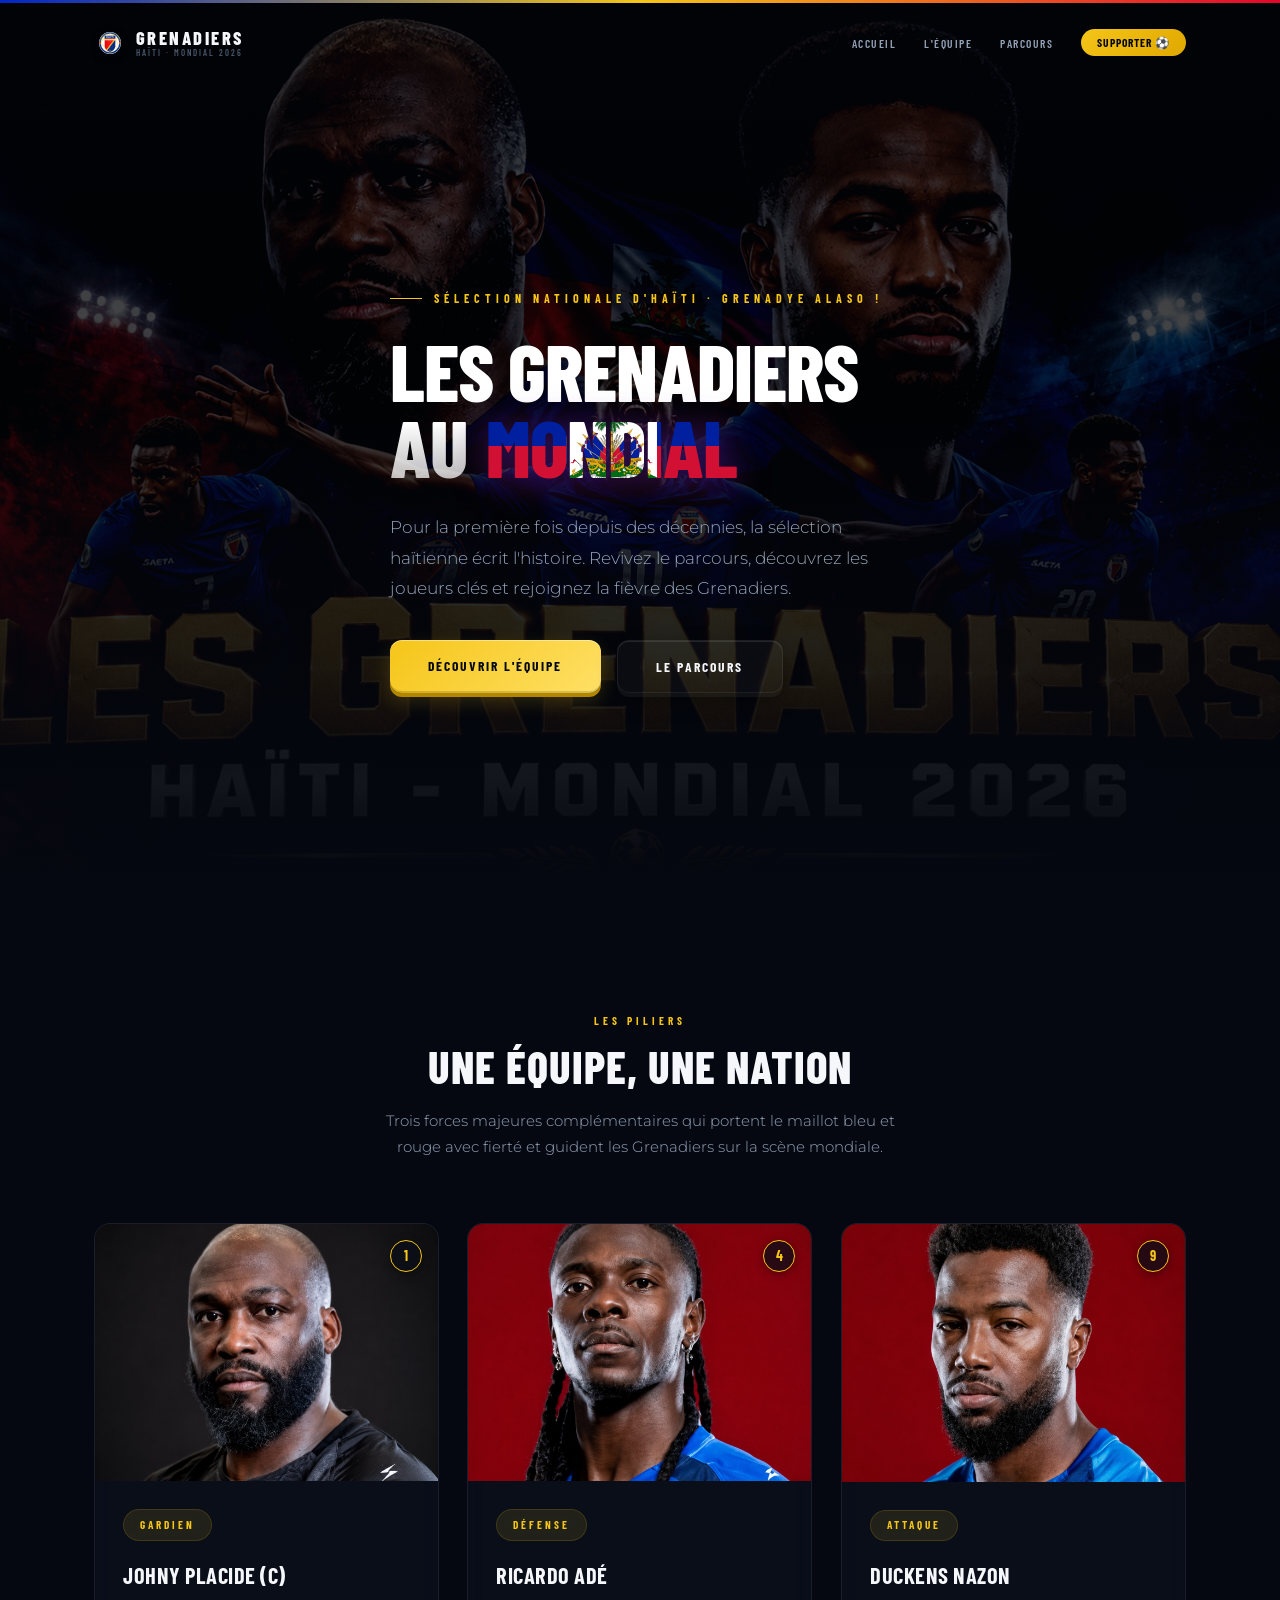
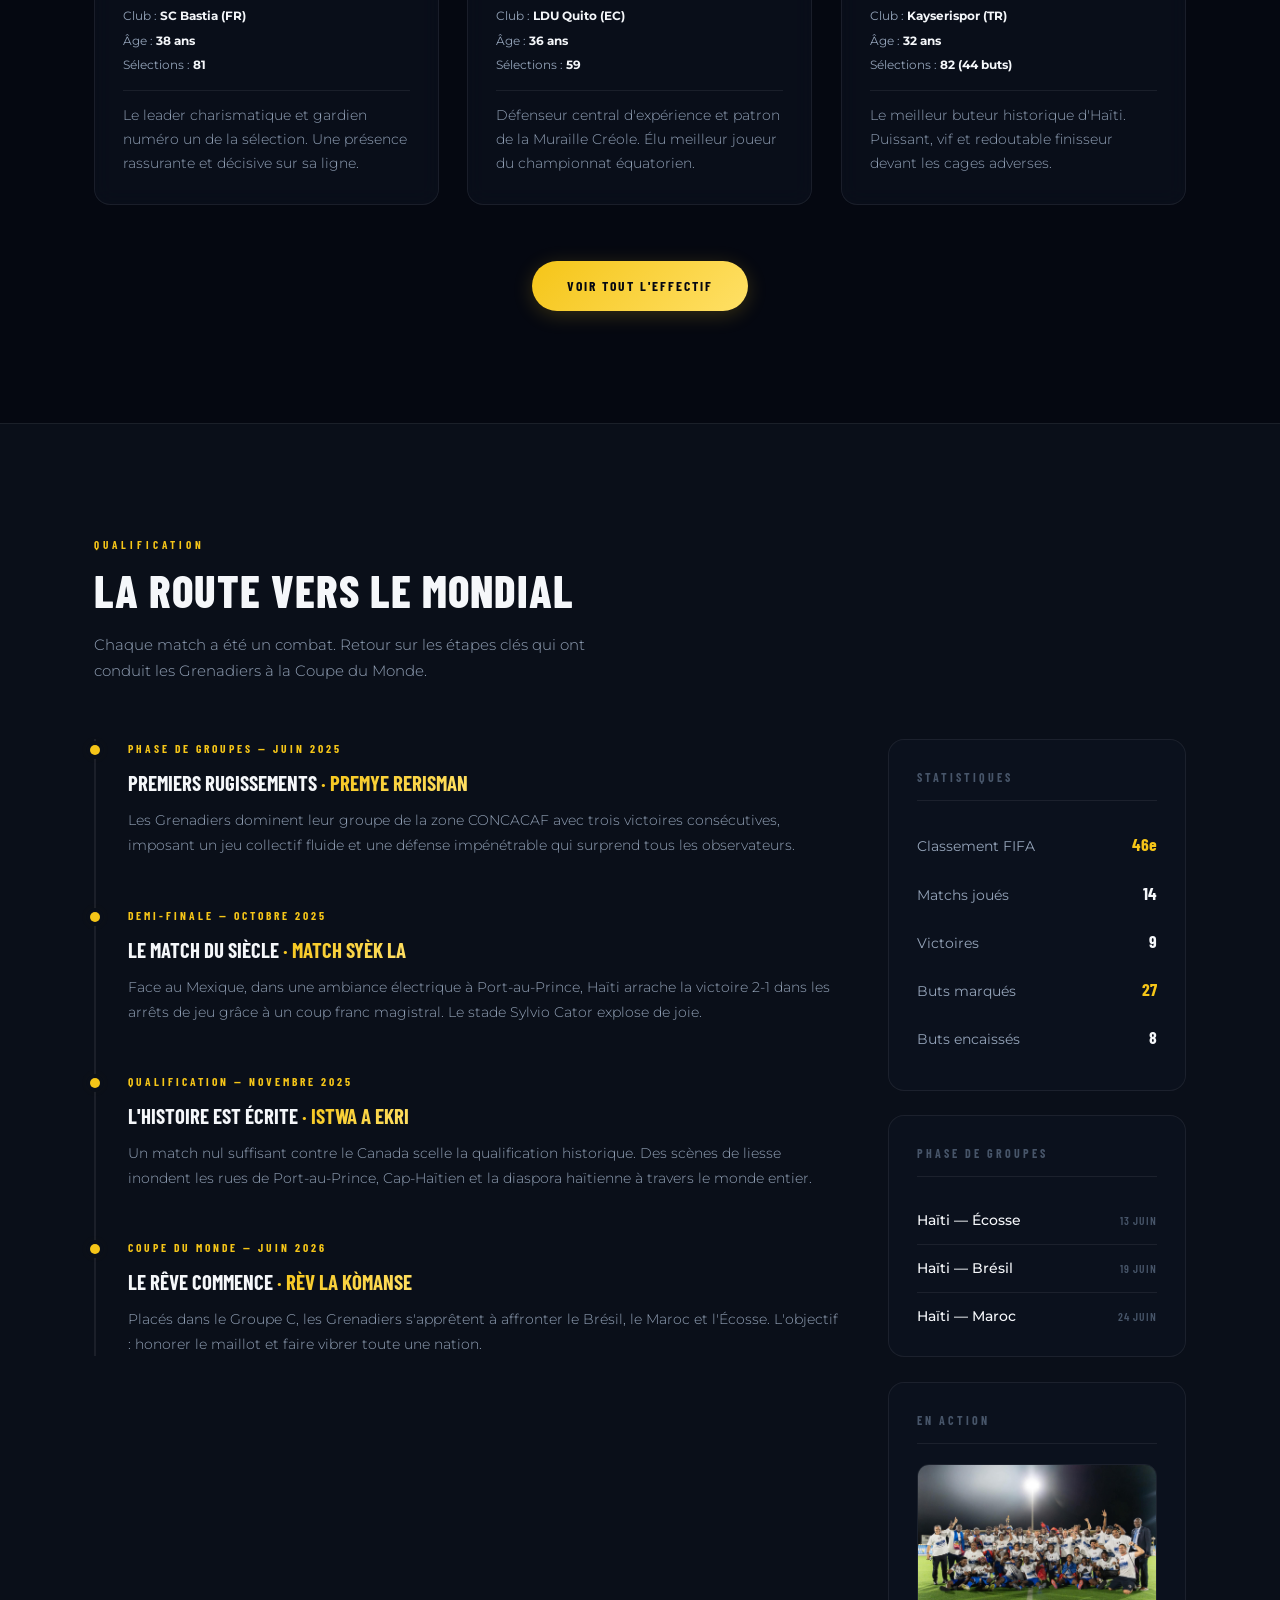
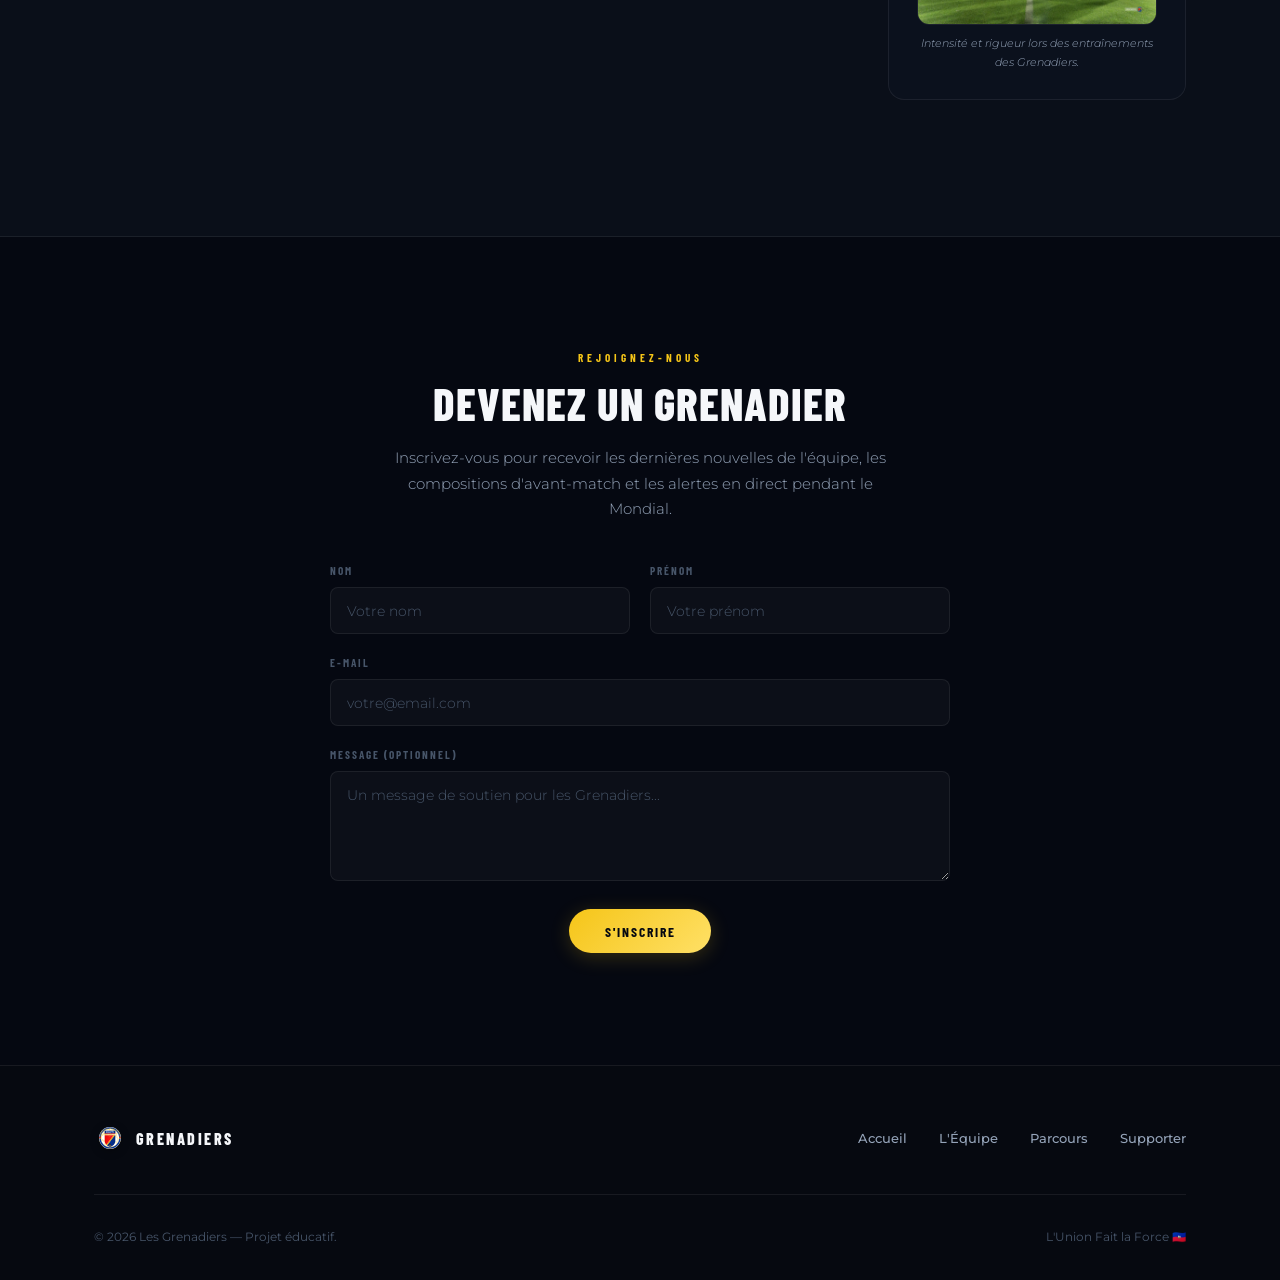
==== index.html @ 97502bc8 "feat: set new og-preview banner and configure social sharing metadata" ====
<!DOCTYPE html>
<html lang="fr">
<head>
  <meta charset="UTF-8">
  <meta name="viewport" content="width=device-width, initial-scale=1.0">
  <meta name="description" content="Les Grenadiers — La sélection haïtienne de football en route pour la Coupe du Monde. Découvrez l'équipe, le parcours et rejoignez les supporters.">
  <title>Les Grenadiers | Haïti — Coupe du Monde</title>
  <link rel="icon" type="image/svg+xml" href="images/fhf-logo.svg">
  <link rel="stylesheet" href="style.css">

  <!-- Balises Open Graph / Partage Social -->
  <meta property="og:type" content="website">
  <meta property="og:url" content="https://rbil1y.github.io/HAITI_FOOT/">
  <meta property="og:title" content="Les Grenadiers | Haïti — Coupe du Monde">
  <meta property="og:description" content="Les Grenadiers — La sélection haïtienne de football en route pour la Coupe du Monde. Découvrez l'équipe, le parcours et rejoignez les supporters.">
  <meta property="og:image" content="https://rbil1y.github.io/HAITI_FOOT/images/og-preview.png">

  <!-- Twitter Meta Tags -->
  <meta name="twitter:card" content="summary_large_image">
  <meta property="twitter:domain" content="rbil1y.github.io">
  <meta property="twitter:url" content="https://rbil1y.github.io/HAITI_FOOT/">
  <meta name="twitter:title" content="Les Grenadiers | Haïti — Coupe du Monde">
  <meta name="twitter:description" content="Les Grenadiers — La sélection haïtienne de football en route pour la Coupe du Monde. Découvrez l'équipe, le parcours et rejoignez les supporters.">
  <meta name="twitter:image" content="https://rbil1y.github.io/HAITI_FOOT/images/og-preview.png">
</head>
<body>

  <!-- ═══════════════════════════════════════════
       EN-TÊTE & NAVIGATION
       ═══════════════════════════════════════════ -->
  <header>
    <!-- Bande d'accent aux couleurs nationales -->
    <span class="header-accent" aria-hidden="true"></span>
    
    <!-- Barre de défilement en CSS pur -->
    <div class="scroll-progress-bar"></div>

    <nav class="container nav-bar" aria-label="Navigation principale">
      <a href="#accueil" class="logo" id="nav-logo">
        <img src="images/fhf-logo.svg" alt="Logo de la Fédération Haïtienne de Football (FHF) en bleu, blanc et rouge" class="logo-img">
        <span class="logo-group">
          <span class="logo-text">Grenadiers</span>
          <span class="logo-sub">Haïti · Mondial 2026</span>
        </span>
      </a>
      <ul class="nav-links">
        <li><a href="#accueil" id="nav-accueil">Accueil</a></li>
        <li><a href="squad.html" id="nav-equipe">L'Équipe</a></li>
        <li><a href="#parcours" id="nav-parcours">Parcours</a></li>
        <li><a href="#supporter" class="nav-cta" id="nav-supporter">Supporter ⚽</a></li>
      </ul>
      <button class="menu-toggle" aria-label="Ouvrir le menu" aria-expanded="false">
        <span class="hamburger-line"></span>
        <span class="hamburger-line"></span>
        <span class="hamburger-line"></span>
      </button>
    </nav>
  </header>

  <main>

    <!-- ═══════════════════════════════════════════
         SECTION HÉROS
         ═══════════════════════════════════════════ -->
    <section id="accueil" class="hero" aria-label="Bannière principale">
      <figure class="hero-bg">
        <img src="images/og-preview.png"
             alt="Bannière officielle des Grenadiers d'Haïti célébrant leur parcours vers le Mondial 2026.">
        <figcaption class="hero-overlay"></figcaption>
      </figure>

      <div class="container hero-content">
        <p class="hero-eyebrow">Sélection Nationale d'Haïti · Grenadye Alaso !</p>
        <h1>Les Grenadiers<br>au <span class="flag-text">Mondial</span></h1>
        <p class="hero-desc">
          Pour la première fois depuis des décennies, la sélection haïtienne écrit l'histoire.
          Revivez le parcours, découvrez les joueurs clés et rejoignez la fièvre des Grenadiers.
        </p>
        <div class="hero-actions">
          <a href="#equipe" class="btn btn-primary" id="hero-cta-equipe">Découvrir l'équipe</a>
          <a href="#parcours" class="btn btn-outline" id="hero-cta-parcours">Le parcours</a>
        </div>
      </div>
    </section>

    <!-- ═══════════════════════════════════════════
         GALERIE DE L'ÉQUIPE (Grid)
         ═══════════════════════════════════════════ -->
    <section id="equipe" class="gallery" aria-label="Galerie de l'équipe">
      <div class="container">
        <div class="gallery-header reveal reveal-up">
          <p class="section-label">Les Piliers</p>
          <h2 class="section-heading">Une Équipe, Une Nation</h2>
          <p class="section-desc">
            Trois forces majeures complémentaires qui portent le maillot bleu et rouge avec fierté et guident les Grenadiers sur la scène mondiale.
          </p>
        </div>

        <div class="gallery-grid">

          <!-- Le Gardien (Johny Placide) -->
          <article class="card reveal reveal-up" data-delay="0">
            <figure class="card-image">
              <span class="card-number">1</span>
              <img src="images/johny-placide.jpg"
                   alt="Portrait de face du gardien et capitaine Johny Placide en maillot officiel noir et jaune.">
            </figure>
            <div class="card-body">
              <span class="tag">Gardien</span>
              <h3 class="card-title">Johny Placide (C)</h3>
              <div class="player-meta">
                <span class="meta-item">Club : <strong>SC Bastia (FR)</strong></span>
                <span class="meta-item">Âge : <strong>38 ans</strong></span>
                <span class="meta-item">Sélections : <strong>81</strong></span>
              </div>
              <p class="card-text">
                Le leader charismatique et gardien numéro un de la sélection. Une présence rassurante et décisive sur sa ligne.
              </p>
            </div>
          </article>

          <!-- La Défense (Ricardo Adé) -->
          <article class="card reveal reveal-up" data-delay="100">
            <figure class="card-image">
              <span class="card-number">4</span>
              <img src="images/ricardo-ade.jpg"
                   alt="Ricardo Adé, défenseur central et leader de la sélection d'Haïti, photographié avec concentration lors d'une séance d'entraînement.">
            </figure>
            <div class="card-body">
              <span class="tag">Défense</span>
              <h3 class="card-title">Ricardo Adé</h3>
              <div class="player-meta">
                <span class="meta-item">Club : <strong>LDU Quito (EC)</strong></span>
                <span class="meta-item">Âge : <strong>36 ans</strong></span>
                <span class="meta-item">Sélections : <strong>59</strong></span>
              </div>
              <p class="card-text">
                Défenseur central d'expérience et patron de la Muraille Créole. Élu meilleur joueur du championnat équatorien.
              </p>
            </div>
          </article>

          <!-- L'Attaque (Duckens Nazon) -->
          <article class="card reveal reveal-up" data-delay="200">
            <figure class="card-image">
              <span class="card-number">9</span>
              <img src="images/duckens-nazon.jpg"
                   alt="Duckens Nazon, l'attaquant vedette de la sélection d'Haïti, souriant avec fierté sous le maillot national.">
            </figure>
            <div class="card-body">
              <span class="tag">Attaque</span>
              <h3 class="card-title">Duckens Nazon</h3>
              <div class="player-meta">
                <span class="meta-item">Club : <strong>Kayserispor (TR)</strong></span>
                <span class="meta-item">Âge : <strong>32 ans</strong></span>
                <span class="meta-item">Sélections : <strong>82 (44 buts)</strong></span>
              </div>
              <p class="card-text">
                Le meilleur buteur historique d'Haïti. Puissant, vif et redoutable finisseur devant les cages adverses.
              </p>
            </div>
          </article>

        </div>

        <div class="gallery-actions reveal reveal-up" data-delay="300">
          <a href="squad.html" class="btn btn-primary" id="btn-voir-tout">Voir tout l'effectif</a>
        </div>

      </div>
    </section>

    <!-- ═══════════════════════════════════════════
         SECTION PARCOURS & STATS (Flexbox 2 col)
         ═══════════════════════════════════════════ -->
    <section id="parcours" class="journey" aria-label="Parcours de qualification">
      <div class="container">
        <div class="journey-header reveal reveal-up">
          <p class="section-label">Qualification</p>
          <h2 class="section-heading">La Route vers le Mondial</h2>
          <p class="section-desc" style="margin-bottom: 3.5rem;">
            Chaque match a été un combat. Retour sur les étapes clés
            qui ont conduit les Grenadiers à la Coupe du Monde.
          </p>
        </div>

        <div class="journey-layout">

          <!-- Colonne principale : Timeline -->
          <section class="journey-main" aria-label="Chronologie du parcours">
            <div class="timeline">

              <article class="timeline-item reveal reveal-left" data-delay="0">
                <p class="timeline-date">Phase de groupes — Juin 2025</p>
                <h3 class="timeline-title">Premiers rugissements <span class="accent">· Premye Rerisman</span></h3>
                <p class="timeline-text">
                  Les Grenadiers dominent leur groupe de la zone CONCACAF avec trois victoires
                  consécutives, imposant un jeu collectif fluide et une défense impénétrable
                  qui surprend tous les observateurs.
                </p>
              </article>

              <article class="timeline-item reveal reveal-left" data-delay="100">
                <p class="timeline-date">Demi-finale — Octobre 2025</p>
                <h3 class="timeline-title">Le match du siècle <span class="accent">· Match Syèk la</span></h3>
                <p class="timeline-text">
                  Face au Mexique, dans une ambiance électrique à Port-au-Prince,
                  Haïti arrache la victoire 2-1 dans les arrêts de jeu grâce à un coup franc magistral.
                  Le stade Sylvio Cator explose de joie.
                </p>
              </article>

              <article class="timeline-item reveal reveal-left" data-delay="200">
                <p class="timeline-date">Qualification — Novembre 2025</p>
                <h3 class="timeline-title">L'histoire est écrite <span class="accent">· Istwa a Ekri</span></h3>
                <p class="timeline-text">
                  Un match nul suffisant contre le Canada scelle la qualification historique.
                  Des scènes de liesse inondent les rues de Port-au-Prince, Cap-Haïtien et
                  la diaspora haïtienne à travers le monde entier.
                </p>
              </article>

              <article class="timeline-item reveal reveal-left" data-delay="300">
                <p class="timeline-date">Coupe du Monde — Juin 2026</p>
                <h3 class="timeline-title">Le rêve commence <span class="accent">· Rèv la Kòmanse</span></h3>
                <p class="timeline-text">
                  Placés dans le Groupe C, les Grenadiers s'apprêtent à affronter
                  le Brésil, le Maroc et l'Écosse. L'objectif : honorer le maillot
                  et faire vibrer toute une nation.
                </p>
              </article>

            </div>
          </section>

          <!-- Sidebar -->
          <aside class="journey-sidebar" aria-label="Statistiques et calendrier">

            <section class="widget reveal reveal-right" data-delay="0" aria-label="Statistiques clés">
              <h3 class="widget-title">Statistiques</h3>
              <div class="stat-row">
                <span class="stat-label">Classement FIFA</span>
                <span class="stat-value highlight">46e</span>
              </div>
              <div class="stat-row">
                <span class="stat-label">Matchs joués</span>
                <span class="stat-value">14</span>
              </div>
              <div class="stat-row">
                <span class="stat-label">Victoires</span>
                <span class="stat-value">9</span>
              </div>
              <div class="stat-row">
                <span class="stat-label">Buts marqués</span>
                <span class="stat-value highlight">27</span>
              </div>
              <div class="stat-row">
                <span class="stat-label">Buts encaissés</span>
                <span class="stat-value">8</span>
              </div>
            </section>

            <section class="widget reveal reveal-right" data-delay="100" aria-label="Calendrier des matchs">
              <h3 class="widget-title">Phase de groupes</h3>
              <div class="match-item">
                <span class="match-teams">Haïti — Écosse</span>
                <span class="match-date">13 Juin</span>
              </div>
              <div class="match-item">
                <span class="match-teams">Haïti — Brésil</span>
                <span class="match-date">19 Juin</span>
              </div>
              <div class="match-item">
                <span class="match-teams">Haïti — Maroc</span>
                <span class="match-date">24 Juin</span>
              </div>
            </section>

            <section class="widget reveal reveal-right" data-delay="200" aria-label="Action et Préparation">
              <h3 class="widget-title">En Action</h3>
              <figure class="widget-team-fig">
                <img src="images/home-hero.jpg" alt="Photographie d'action montrant les joueurs d'Haïti en pleine séance d'entraînement collective, disputant un ballon avec intensité.">
                <figcaption class="widget-team-desc">Intensité et rigueur lors des entraînements des Grenadiers.</figcaption>
              </figure>
            </section>

          </aside>

        </div>
      </div>
    </section>

    <!-- ═══════════════════════════════════════════
         SECTION INSCRIPTION SUPPORTER
         ═══════════════════════════════════════════ -->
    <section id="supporter" class="signup" aria-label="Inscription supporter">
      <div class="container">
        <div class="signup-wrapper reveal reveal-up">
          <p class="section-label">Rejoignez-nous</p>
          <h2 class="section-heading">Devenez un Grenadier</h2>
          <p class="section-desc">
            Inscrivez-vous pour recevoir les dernières nouvelles de l'équipe,
            les compositions d'avant-match et les alertes en direct pendant le Mondial.
          </p>

          <form class="signup-form" action="#" method="POST">
            <div class="form-row">
              <div class="form-group">
                <label for="input-nom">Nom</label>
                <input type="text" id="input-nom" name="nom" class="form-control"
                       placeholder="Votre nom" required>
              </div>
              <div class="form-group">
                <label for="input-prenom">Prénom</label>
                <input type="text" id="input-prenom" name="prenom" class="form-control"
                       placeholder="Votre prénom" required>
              </div>
            </div>

            <div class="form-group">
              <label for="input-email">E-mail</label>
              <input type="email" id="input-email" name="email" class="form-control"
                     placeholder="votre@email.com" required>
            </div>

            <div class="form-group">
              <label for="input-message">Message (optionnel)</label>
              <textarea id="input-message" name="message" class="form-control"
                        placeholder="Un message de soutien pour les Grenadiers..."></textarea>
            </div>

            <button type="submit" class="btn btn-primary" id="btn-submit">
              S'inscrire
            </button>
          </form>
        </div>
      </div>
    </section>

  </main>

  <!-- ═══════════════════════════════════════════
       PIED DE PAGE
       ═══════════════════════════════════════════ -->
  <footer>
    <div class="container">
      <div class="footer-top">
        <div class="footer-logo">
          <img src="images/fhf-logo.svg" alt="Fédération Haïtienne de Football" class="logo-img" style="height: 32px; width: auto; filter: drop-shadow(0 2px 4px rgba(0,0,0,0.3));">
          <span class="logo-text">Grenadiers</span>
        </div>
        <ul class="footer-links">
          <li><a href="#accueil" id="footer-accueil">Accueil</a></li>
          <li><a href="squad.html" id="footer-equipe">L'Équipe</a></li>
          <li><a href="#parcours" id="footer-parcours">Parcours</a></li>
          <li><a href="#supporter" id="footer-supporter">Supporter</a></li>
        </ul>
      </div>
      <div class="footer-bottom">
        <p class="footer-copy">&copy; 2026 Les Grenadiers — Projet éducatif.</p>
        <p class="footer-credits">L'Union Fait la Force 🇭🇹</p>
      </div>
    </div>
  </footer>

  <script>
    document.addEventListener('DOMContentLoaded', () => {
      const menuToggle = document.querySelector('.menu-toggle');
      const navLinks = document.querySelector('.nav-links');
      
      menuToggle.addEventListener('click', () => {
        const isExpanded = menuToggle.getAttribute('aria-expanded') === 'true';
        menuToggle.setAttribute('aria-expanded', !isExpanded);
        navLinks.classList.toggle('active');
      });

      // Fermer le menu lors du clic sur un lien (particulièrement utile pour les ancres)
      navLinks.querySelectorAll('a').forEach(link => {
        link.addEventListener('click', () => {
          menuToggle.setAttribute('aria-expanded', 'false');
          navLinks.classList.remove('active');
        });
      });
    });
  </script>

</body>
</html>
---- style.css ----
/* =====================================================
   GRENADIERS — Sélection Haïtienne de Football
   Design System : Minimalist Dark Athletic
   ===================================================== */

@import url('https://fonts.googleapis.com/css2?family=Barlow+Condensed:wght@400;600;700;800&family=Montserrat:wght@300;400;500;600&display=swap');

/* — VARIABLES — */
:root {
  --bg-primary: #050811; /* Un noir plus profond et premium */
  --bg-secondary: #0a0f19;
  --bg-card: rgba(13, 19, 32, 0.6);
  --bg-glass: rgba(5, 8, 17, 0.75);

  --haiti-blue: #0026c6; /* Un bleu légèrement plus électrique */
  --haiti-red: #e3062c; /* Un rouge plus vif */
  --gold: #f5c518;
  --gold-dim: rgba(245, 197, 24, 0.1);
  --gold-gradient: linear-gradient(135deg, #f5c518, #ffe066);

  --text-primary: #f5f7fa;
  --text-secondary: #94a3b8;
  --text-dim: #475569;

  --border-subtle: rgba(255, 255, 255, 0.07);
  --border-hover: rgba(245, 197, 24, 0.35);

  --font-display: 'Barlow Condensed', sans-serif;
  --font-body: 'Montserrat', sans-serif;

  /* Courbe Apple standard pour des animations ultra fluides (easeOutExpo) */
  --ease: cubic-bezier(0.16, 1, 0.3, 1);
  --radius: 16px; /* Des coins légèrement plus adoucis de style iOS/macOS */
}

/* — SCROLLBAR PERSONNALISÉE — */
::-webkit-scrollbar {
  width: 10px;
  height: 10px;
}

::-webkit-scrollbar-track {
  background: var(--bg-primary);
}

::-webkit-scrollbar-thumb {
  background: rgba(255, 255, 255, 0.12);
  border-radius: 10px;
  border: 3px solid var(--bg-primary);
}

::-webkit-scrollbar-thumb:hover {
  background: rgba(255, 255, 255, 0.25);
}

/* — RESET — */
*,
*::before,
*::after {
  margin: 0;
  padding: 0;
  box-sizing: border-box;
}

html {
  scroll-behavior: smooth;
  font-size: 16px;
}

body {
  font-family: var(--font-body);
  background-color: var(--bg-primary);
  color: var(--text-primary);
  line-height: 1.65;
  -webkit-font-smoothing: antialiased;
}

a {
  text-decoration: none;
  color: inherit;
}

img {
  display: block;
  max-width: 100%;
  height: auto;
}

ul {
  list-style: none;
}

/* — UTILITAIRES — */
.container {
  max-width: 1140px;
  margin: 0 auto;
  padding: 0 1.5rem;
}

.accent {
  background: var(--gold-gradient);
  -webkit-background-clip: text;
  -webkit-text-fill-color: transparent;
  color: var(--gold);
}

.tag {
  display: inline-block;
  font-family: var(--font-display);
  font-size: 0.7rem;
  font-weight: 700;
  letter-spacing: 3px;
  text-transform: uppercase;
  color: var(--gold);
  background: var(--gold-dim);
  padding: 0.35rem 1rem;
  border-radius: 50px;
  border: 1px solid rgba(245, 197, 24, 0.15);
  backdrop-filter: blur(8px);
  -webkit-backdrop-filter: blur(8px);
}

/* — BOUTONS — */
.btn {
  display: inline-block;
  font-family: var(--font-display);
  font-weight: 700;
  font-size: 0.85rem;
  letter-spacing: 2px;
  text-transform: uppercase;
  padding: 0.85rem 2.2rem;
  border-radius: 50px;
  border: none;
  cursor: pointer;
  transition: transform 0.5s var(--ease), box-shadow 0.5s var(--ease), border-color 0.5s var(--ease), color 0.5s var(--ease), background 0.5s var(--ease);
}

.btn:hover {
  transform: translateY(-4px) scale(1.02);
}

.btn-primary {
  color: var(--bg-primary);
  background: var(--gold-gradient);
  box-shadow: 0 4px 20px rgba(245, 197, 24, 0.2);
}

.btn-primary:hover {
  box-shadow: 0 12px 30px rgba(245, 197, 24, 0.35);
}

.btn-outline {
  color: var(--text-primary);
  background: rgba(255, 255, 255, 0.02);
  border: 1px solid var(--border-subtle);
}

.btn-outline:hover {
  border-color: rgba(245, 197, 24, 0.6);
  color: var(--text-primary);
  background: rgba(245, 197, 24, 0.05);
}

/* Feedback tactile actif (via état active en pur CSS) */
.btn:active,
.card:active,
.nav-links a.nav-cta:active {
  transform: scale(0.96) translateY(0) !important;
  transition: transform 0.1s var(--ease) !important;
}

/* — TITRES DE SECTION — */
.section-label {
  font-family: var(--font-display);
  font-size: 0.7rem;
  font-weight: 700;
  letter-spacing: 4px;
  text-transform: uppercase;
  color: var(--gold);
  margin-bottom: 0.75rem;
}

.section-heading {
  font-family: var(--font-display);
  font-size: 2.8rem;
  font-weight: 800;
  text-transform: uppercase;
  letter-spacing: 1px;
  line-height: 1.1;
  margin-bottom: 1rem;
}

.section-desc {
  color: var(--text-secondary);
  font-size: 0.95rem;
  font-weight: 300;
  max-width: 520px;
  line-height: 1.7;
}

/* =====================================================
   HEADER / NAVIGATION (Flexbox)
   ===================================================== */
header {
  position: fixed;
  top: 0;
  left: 0;
  width: 100%;
  z-index: 900;
  background: var(--bg-glass);
  backdrop-filter: blur(24px);
  -webkit-backdrop-filter: blur(24px);
  border-bottom: 1px solid var(--border-subtle);
  box-shadow: 0 4px 30px rgba(0, 0, 0, 0.3);
  transition: background 0.5s var(--ease), backdrop-filter 0.5s var(--ease), border-color 0.5s var(--ease), box-shadow 0.5s var(--ease);
}

@keyframes shrink-header {
  to {
    background: var(--bg-glass);
    backdrop-filter: blur(24px);
    -webkit-backdrop-filter: blur(24px);
    border-bottom: 1px solid var(--border-subtle);
    box-shadow: 0 4px 30px rgba(0, 0, 0, 0.3);
  }
}

@supports (animation-timeline: scroll()) {
  header {
    background: transparent;
    backdrop-filter: blur(0px);
    -webkit-backdrop-filter: blur(0px);
    border-bottom: 1px solid transparent;
    box-shadow: none;
    animation: shrink-header both linear;
    animation-timeline: scroll();
    animation-range: 0px 50px;
  }
}

/* Bande d'accent dégradé bleu → rouge en haut */
.header-accent {
  display: block;
  width: 100%;
  height: 3px;
  background: linear-gradient(90deg, var(--haiti-blue) 0%, var(--gold) 50%, var(--haiti-red) 100%);
}

.nav-bar {
  display: flex;
  align-items: center;
  justify-content: space-between;
  height: 70px;
  transition: height 0.5s var(--ease);
}

@keyframes shrink-navbar {
  to {
    height: 62px;
  }
}

@supports (animation-timeline: scroll()) {
  .nav-bar {
    height: 80px;
    animation: shrink-navbar both linear;
    animation-timeline: scroll();
    animation-range: 0px 50px;
  }
}

/* Barre de progression de défilement en CSS pur */
@keyframes grow-progress {
  from { width: 0%; }
  to { width: 100%; }
}

.scroll-progress-bar {
  position: absolute;
  bottom: 0;
  left: 0;
  height: 2px;
  width: 0%;
  background: linear-gradient(90deg, var(--haiti-blue), var(--gold), var(--haiti-red));
  z-index: 910;
}

@supports (animation-timeline: scroll()) {
  .scroll-progress-bar {
    animation: grow-progress auto linear;
    animation-timeline: scroll();
  }
}

/* — Logo & Crest — */
.logo {
  display: flex;
  align-items: center;
  gap: 0.6rem;
}

.logo-img {
  height: 32px;
  width: auto;
  flex-shrink: 0;
  filter: drop-shadow(0 2px 4px rgba(0, 0, 0, 0.3));
  transition: transform 0.3s var(--ease);
}

.logo:hover .logo-img {
  transform: scale(1.05);
}

.logo-group {
  display: flex;
  flex-direction: column;
}

.logo-text {
  font-family: var(--font-display);
  font-size: 1.15rem;
  font-weight: 800;
  letter-spacing: 2.5px;
  text-transform: uppercase;
  line-height: 1.1;
}

.logo-sub {
  font-family: var(--font-display);
  font-size: 0.55rem;
  font-weight: 600;
  letter-spacing: 2px;
  text-transform: uppercase;
  color: var(--text-dim);
  line-height: 1;
  margin-top: 1px;
}

/* — Nav Links — */
.nav-links {
  display: flex;
  gap: 1.75rem;
  align-items: center;
}

.nav-links a {
  font-family: var(--font-display);
  font-size: 0.72rem;
  font-weight: 600;
  letter-spacing: 1.5px;
  text-transform: uppercase;
  color: var(--text-secondary);
  transition: color 0.3s var(--ease);
  position: relative;
  padding: 0.3rem 0;
}

.nav-links a::after {
  content: '';
  position: absolute;
  bottom: 0;
  left: 0;
  width: 0;
  height: 2px;
  background: var(--gold);
  transition: width 0.3s var(--ease);
}

.nav-links a:hover {
  color: var(--text-primary);
}

.nav-links a:hover::after {
  width: 100%;
}

/* CTA button in the nav */
.nav-links a.nav-cta {
  background: linear-gradient(135deg, var(--gold), #e0a800);
  color: var(--bg-primary);
  font-weight: 700;
  padding: 0.4rem 1rem;
  border-radius: 50px;
  letter-spacing: 1px;
  transition: transform 0.3s var(--ease), box-shadow 0.3s var(--ease);
}

.nav-links a.nav-cta::after {
  display: none;
}

.nav-links a.nav-cta:hover {
  color: var(--bg-primary);
  transform: translateY(-2px);
  box-shadow: 0 4px 18px rgba(245, 197, 24, 0.35);
}

/* — Menu Toggle (caché par défaut sur grand écran) — */
.menu-toggle {
  display: none;
}

/* =====================================================
   SECTION HÉROS
   ===================================================== */
.hero {
  position: relative;
  min-height: 100vh;
  display: flex;
  align-items: center;
  overflow: hidden;
}

.hero-bg {
  position: absolute;
  inset: 0;
  z-index: 0;
}

.hero-bg img {
  width: 100%;
  height: 100%;
  object-fit: cover;
  object-position: top center;
  filter: brightness(0.35) contrast(1.1);
  transform: scale(1.1);
  animation: heroZoomOut 2s var(--ease) forwards;
}

/* Dégradé superposé sur l'image héros */
.hero-overlay {
  position: absolute;
  inset: 0;
  background: linear-gradient(
    180deg,
    rgba(5, 8, 17, 0.4) 0%,
    rgba(5, 8, 17, 0.2) 40%,
    rgba(5, 8, 17, 0.8) 85%,
    var(--bg-primary) 100%
  );
  z-index: 1;
}

.hero-content {
  position: relative;
  z-index: 2;
  max-width: 680px;
  padding-top: 85px; /* Compense le header fixe plus grand */
}

.hero-eyebrow {
  font-family: var(--font-display);
  font-size: 0.75rem;
  font-weight: 700;
  letter-spacing: 5px;
  text-transform: uppercase;
  color: var(--gold);
  margin-bottom: 1.5rem;
  display: flex;
  align-items: center;
  gap: 0.75rem;
}

.hero-eyebrow::before {
  content: '';
  width: 32px;
  height: 1px;
  background: var(--gold);
}

.hero h1 {
  font-family: var(--font-display);
  font-size: 5rem;
  font-weight: 800;
  text-transform: uppercase;
  line-height: 0.95;
  letter-spacing: -1px;
  margin-bottom: 1.75rem;
  background: linear-gradient(180deg, #ffffff 60%, rgba(255, 255, 255, 0.7) 100%);
  -webkit-background-clip: text;
  -webkit-text-fill-color: transparent;
}

/* Effet drapeau haïtien clippé dans le texte "Mondial" */
.flag-text {
  background: url('images/haiti.svg') center/cover no-repeat;
  -webkit-background-clip: text;
  -webkit-text-fill-color: transparent;
  background-clip: text;
  position: relative;
  filter: drop-shadow(0 2px 16px rgba(0, 38, 198, 0.4)) drop-shadow(0 4px 16px rgba(227, 6, 44, 0.3));
  padding: 0 0.05em;
}

.hero-desc {
  color: var(--text-secondary);
  font-size: 1.05rem;
  font-weight: 300;
  line-height: 1.8;
  margin-bottom: 2.5rem;
  max-width: 500px;
}

.hero-actions {
  display: flex;
  gap: 1rem;
}

/* Styling specific to Hero Actions Buttons for a clean 3D effect */
.hero-actions .btn {
  border-radius: 12px; /* Premium, modern rounded rectangle */
  position: relative;
  overflow: hidden;
  padding: 0.9rem 2.4rem;
  transition: transform 0.2s var(--ease), box-shadow 0.2s var(--ease), border-color 0.2s var(--ease), background-color 0.2s var(--ease);
}

/* Primary 3D Button ("Découvrir l'équipe") */
.hero-actions .btn-primary {
  background: var(--gold-gradient);
  color: var(--bg-primary);
  border: none;
  transform: translateY(-3px);
  /* 3D Extrusion + Top specular highlight + Ambient underglow */
  box-shadow: 
    inset 0 1px 0 rgba(255, 255, 255, 0.4),  /* Specular top rim */
    inset 0 -2px 0 rgba(0, 0, 0, 0.15),      /* Bottom shading rim */
    0 4px 0 #b38600,                         /* 3D side edge */
    0 8px 20px rgba(245, 197, 24, 0.2);     /* Ambient underglow */
}

.hero-actions .btn-primary:hover {
  transform: translateY(-5px);
  box-shadow: 
    inset 0 1px 0 rgba(255, 255, 255, 0.5),
    inset 0 -2px 0 rgba(0, 0, 0, 0.2),
    0 6px 0 #b38600,                         /* Thicker 3D side */
    0 12px 25px rgba(245, 197, 24, 0.35);    /* Brighter underglow */
}

/* Outline 3D Button ("Le parcours") */
.hero-actions .btn-outline {
  background: rgba(255, 255, 255, 0.03);
  color: var(--text-primary);
  border: 1px solid var(--border-subtle);
  transform: translateY(-3px);
  /* 3D Extrusion (subtle glass border style) + Soft drop shadow */
  box-shadow: 
    inset 0 1px 0 rgba(255, 255, 255, 0.1),
    0 4px 0 rgba(255, 255, 255, 0.05),
    0 8px 20px rgba(0, 0, 0, 0.4);
}

.hero-actions .btn-outline:hover {
  transform: translateY(-5px);
  border-color: rgba(245, 197, 24, 0.5); /* subtle gold accent tint on hover */
  background: rgba(245, 197, 24, 0.03);
  box-shadow: 
    inset 0 1px 0 rgba(255, 255, 255, 0.15),
    0 6px 0 rgba(245, 197, 24, 0.15),
    0 12px 25px rgba(0, 0, 0, 0.5);
}

/* Click/Active override to simulate physical press */
.hero-actions .btn:active {
  transform: scale(0.98) translateY(1px) !important;
  transition: transform 0.05s var(--ease) !important;
}

.hero-actions .btn-primary:active {
  box-shadow: 
    inset 0 1px 0 rgba(255, 255, 255, 0.25),
    inset 0 -1px 0 rgba(0, 0, 0, 0.1),
    0 0px 0 #b38600,                         /* Flattened extrusion */
    0 3px 10px rgba(0, 0, 0, 0.3) !important;
}

.hero-actions .btn-outline:active {
  box-shadow: 
    inset 0 1px 0 rgba(255, 255, 255, 0.05),
    0 0px 0 rgba(255, 255, 255, 0),
    0 3px 10px rgba(0, 0, 0, 0.3) !important;
}

/* Glossy light sweep effect on hover */
.hero-actions .btn::before {
  content: '';
  position: absolute;
  top: 0;
  left: -100%;
  width: 50%;
  height: 100%;
  background: linear-gradient(
    90deg,
    rgba(255, 255, 255, 0) 0%,
    rgba(255, 255, 255, 0.2) 50%,
    rgba(255, 255, 255, 0) 100%
  );
  transform: skewX(-25deg);
  pointer-events: none;
}

.hero-actions .btn:hover::before {
  left: 150%;
  transition: left 0.8s ease-in-out;
}


/* Animations clés pour le chargement du héros */
.hero-eyebrow,
.hero h1,
.hero-desc,
.hero-actions {
  opacity: 0;
  animation: heroFadeUp 1.2s var(--ease) forwards;
}
.hero-eyebrow { animation-delay: 0.35s; }
.hero h1 { animation-delay: 0.5s; }
.hero-desc { animation-delay: 0.65s; }
.hero-actions { animation-delay: 0.8s; }

@keyframes heroFadeUp {
  0% {
    opacity: 0;
    transform: translateY(35px);
  }
  100% {
    opacity: 1;
    transform: translateY(0);
  }
}

@keyframes heroZoomOut {
  0% {
    transform: scale(1.12);
  }
  100% {
    transform: scale(1);
  }
}

/* =====================================================
   GALERIE DE L'ÉQUIPE (CSS Grid)
   ===================================================== */
.gallery {
  padding: 7rem 0;
}

.gallery-header {
  text-align: center;
  margin-bottom: 4rem;
}

.gallery-header .section-desc {
  margin: 0 auto;
}

.gallery-grid {
  display: grid;
  grid-template-columns: repeat(auto-fill, minmax(260px, 1fr));
  gap: 1.75rem;
}

.squad-category {
  margin-bottom: 4.5rem;
}

.squad-category:last-child {
  margin-bottom: 0;
}

.category-title {
  font-family: var(--font-display);
  font-size: 1.6rem;
  font-weight: 700;
  text-transform: uppercase;
  letter-spacing: 2px;
  color: var(--text-primary);
  margin-bottom: 2rem;
  padding-bottom: 0.6rem;
  position: relative;
  display: inline-block;
}

.category-title::after {
  content: '';
  position: absolute;
  bottom: 0;
  left: 0;
  width: 100%;
  height: 3px;
  background: linear-gradient(90deg, var(--haiti-blue) 50%, var(--haiti-red) 50%);
  border-radius: 2px;
}

.card {
  background: var(--bg-card);
  border: 1px solid var(--border-subtle);
  border-radius: var(--radius);
  overflow: hidden;
  position: relative;
  transition: transform 0.5s var(--ease), border-color 0.5s var(--ease), box-shadow 0.5s var(--ease);
  backdrop-filter: blur(10px);
  -webkit-backdrop-filter: blur(10px);
}

.card-number {
  position: absolute;
  top: 1rem;
  right: 1rem;
  z-index: 10;
  width: 32px;
  height: 32px;
  background: rgba(10, 14, 23, 0.75);
  border: 1px solid var(--gold);
  border-radius: 50%;
  display: flex;
  align-items: center;
  justify-content: center;
  font-family: var(--font-display);
  font-size: 0.9rem;
  font-weight: 700;
  color: var(--gold);
  backdrop-filter: blur(4px);
  -webkit-backdrop-filter: blur(4px);
  box-shadow: 0 2px 10px rgba(0, 0, 0, 0.4);
}

.player-meta {
  display: flex;
  flex-direction: column;
  gap: 0.25rem;
  font-size: 0.78rem;
  color: var(--text-secondary);
  margin-bottom: 0.85rem;
  padding-bottom: 0.85rem;
  border-bottom: 1px solid var(--border-subtle);
}

.player-meta strong {
  color: var(--text-primary);
}

.card:hover {
  transform: translateY(-8px) scale(1.01);
  border-color: var(--border-hover);
  box-shadow: 0 20px 40px rgba(0, 0, 0, 0.5), 0 0 0 1px rgba(245, 197, 24, 0.1);
}

.card-image {
  position: relative;
  overflow: hidden;
  aspect-ratio: 4 / 3;
}

.card-image img {
  width: 100%;
  height: 100%;
  object-fit: cover;
  transition: transform 0.6s var(--ease);
}

.card:hover .card-image img {
  transform: scale(1.05);
}

.card-body {
  padding: 1.75rem;
}

.card-body .tag {
  margin-bottom: 1rem;
}

.card-title {
  font-family: var(--font-display);
  font-size: 1.4rem;
  font-weight: 700;
  text-transform: uppercase;
  letter-spacing: 0.5px;
  margin-bottom: 0.75rem;
}

.card-text {
  color: var(--text-secondary);
  font-size: 0.88rem;
  font-weight: 300;
  line-height: 1.7;
}

/* =====================================================
   SECTION PARCOURS / JOURNAL (Flexbox 2 colonnes)
   ===================================================== */
.journey {
  padding: 7rem 0;
  background-color: var(--bg-secondary);
  border-top: 1px solid var(--border-subtle);
  border-bottom: 1px solid var(--border-subtle);
}

.journey-layout {
  display: flex;
  gap: 3rem;
  align-items: flex-start;
}

/* — Colonne principale — */
.journey-main {
  flex: 3;
}

.timeline {
  position: relative;
  padding-left: 2rem;
  border-left: 2px solid var(--border-subtle);
}

.timeline-item {
  position: relative;
  margin-bottom: 3rem;
}

.timeline-item:last-child {
  margin-bottom: 0;
}

.timeline-item::before {
  content: '';
  position: absolute;
  left: -2.37rem;
  top: 0.35rem;
  width: 10px;
  height: 10px;
  background: var(--gold);
  border-radius: 50%;
  box-shadow: 0 0 0 4px var(--bg-secondary), 0 0 12px var(--gold-dim);
}

.timeline-date {
  font-family: var(--font-display);
  font-size: 0.72rem;
  font-weight: 700;
  letter-spacing: 3px;
  text-transform: uppercase;
  color: var(--gold);
  margin-bottom: 0.5rem;
}

.timeline-title {
  font-family: var(--font-display);
  font-size: 1.3rem;
  font-weight: 700;
  text-transform: uppercase;
  margin-bottom: 0.5rem;
}

.timeline-text {
  color: var(--text-secondary);
  font-size: 0.9rem;
  font-weight: 300;
  line-height: 1.7;
}

/* — Sidebar (aside) — */
.journey-sidebar {
  flex: 1.2;
  position: sticky;
  top: 100px;
}

.widget {
  background: var(--bg-card);
  border: 1px solid var(--border-subtle);
  border-radius: var(--radius);
  padding: 1.75rem;
  margin-bottom: 1.5rem;
}

.widget-title {
  font-family: var(--font-display);
  font-size: 0.75rem;
  font-weight: 700;
  letter-spacing: 3px;
  text-transform: uppercase;
  color: var(--text-dim);
  margin-bottom: 1.25rem;
  padding-bottom: 0.75rem;
  border-bottom: 1px solid var(--border-subtle);
}

.stat-row {
  display: flex;
  justify-content: space-between;
  align-items: baseline;
  padding: 0.6rem 0;
}

.stat-label {
  font-size: 0.85rem;
  color: var(--text-secondary);
  font-weight: 400;
}

.stat-value {
  font-family: var(--font-display);
  font-size: 1.1rem;
  font-weight: 700;
  color: var(--text-primary);
}

.stat-value.highlight {
  color: var(--gold);
}

/* — Widget Photo d'Équipe — */
.widget-team-fig {
  margin-top: 0.5rem;
}

.widget-team-fig img {
  border-radius: calc(var(--radius) - 4px);
  border: 1px solid var(--border-subtle);
  width: 100%;
  height: auto;
  object-fit: cover;
  transition: transform 0.4s var(--ease);
}

.widget-team-fig:hover img {
  transform: scale(1.02);
}

.widget-team-desc {
  font-size: 0.7rem;
  color: var(--text-secondary);
  margin-top: 0.6rem;
  text-align: center;
  font-style: italic;
  font-weight: 300;
}

.match-item {
  display: flex;
  justify-content: space-between;
  align-items: center;
  padding: 0.75rem 0;
  border-bottom: 1px solid var(--border-subtle);
}

.match-item:last-child {
  border-bottom: none;
  padding-bottom: 0;
}

.match-teams {
  font-size: 0.88rem;
  font-weight: 500;
}

.match-date {
  font-size: 0.72rem;
  color: var(--text-dim);
  font-weight: 600;
  letter-spacing: 1px;
  text-transform: uppercase;
  font-family: var(--font-display);
}

/* =====================================================
   SECTION INSCRIPTION / FORMULAIRE
   ===================================================== */
.signup {
  padding: 7rem 0;
}

.signup-wrapper {
  max-width: 620px;
  margin: 0 auto;
  text-align: center;
}

.signup-wrapper .section-desc {
  margin: 0 auto 2.5rem;
}

.signup-form {
  display: flex;
  flex-direction: column;
  gap: 1.25rem;
  text-align: left;
}

.form-row {
  display: flex;
  gap: 1.25rem;
}

.form-group {
  display: flex;
  flex-direction: column;
  gap: 0.4rem;
  flex: 1;
}

.form-group label {
  font-family: var(--font-display);
  font-size: 0.7rem;
  font-weight: 700;
  letter-spacing: 2px;
  text-transform: uppercase;
  color: var(--text-dim);
}

.form-control {
  background: rgba(255, 255, 255, 0.03);
  border: 1px solid var(--border-subtle);
  border-radius: 8px;
  padding: 0.85rem 1rem;
  color: var(--text-primary);
  font-family: var(--font-body);
  font-size: 0.9rem;
  font-weight: 300;
  transition: border-color 0.3s var(--ease), box-shadow 0.3s var(--ease);
}

.form-control::placeholder {
  color: var(--text-dim);
}

.form-control:focus {
  outline: none;
  border-color: var(--gold);
  box-shadow: 0 0 0 3px rgba(245, 197, 24, 0.08);
}

textarea.form-control {
  resize: vertical;
  min-height: 110px;
}

.signup-form .btn {
  align-self: center;
  margin-top: 0.5rem;
}

/* =====================================================
   FOOTER (Flexbox)
   ===================================================== */
footer {
  background: #060910;
  border-top: 1px solid var(--border-subtle);
  padding: 3.5rem 0 2rem;
}

.footer-top {
  display: flex;
  justify-content: space-between;
  align-items: center;
  padding-bottom: 2.5rem;
  border-bottom: 1px solid var(--border-subtle);
  margin-bottom: 2rem;
}

.footer-logo {
  display: flex;
  align-items: center;
  gap: 0.6rem;
}

.footer-logo .logo-text {
  font-size: 1rem;
}

.footer-links {
  display: flex;
  gap: 2rem;
}

.footer-links a {
  font-size: 0.82rem;
  font-weight: 500;
  color: var(--text-secondary);
  transition: color 0.3s var(--ease);
}

.footer-links a:hover {
  color: var(--gold);
}

.footer-bottom {
  display: flex;
  justify-content: space-between;
  align-items: center;
}

.footer-copy {
  font-size: 0.78rem;
  color: var(--text-dim);
  font-weight: 400;
}

.footer-credits {
  font-size: 0.72rem;
  color: var(--text-dim);
}

/* =====================================================
   RESPONSIVE
   ===================================================== */
@media (max-width: 1024px) {
  .gallery-grid {
    grid-template-columns: repeat(2, 1fr);
  }

  .journey-layout {
    flex-direction: column;
  }

  .journey-sidebar {
    position: static;
    display: grid;
    grid-template-columns: repeat(2, 1fr);
    gap: 1.25rem;
  }

  .journey-sidebar .widget {
    margin-bottom: 0;
  }
}

@media (max-width: 768px) {
  .hero h1 {
    font-size: 3.2rem;
  }

  .hero-desc {
    font-size: 0.95rem;
  }

  .section-heading {
    font-size: 2.2rem;
  }

  .gallery-grid {
    grid-template-columns: 1fr;
    max-width: 480px;
    margin: 0 auto;
  }

  .form-row {
    flex-direction: column;
  }

  .footer-top {
    flex-direction: column;
    gap: 1.5rem;
    text-align: center;
  }

  .footer-links {
    flex-wrap: wrap;
    justify-content: center;
  }

  .footer-bottom {
    flex-direction: column;
    gap: 0.5rem;
    text-align: center;
  }

  .menu-toggle {
    display: flex;
    flex-direction: column;
    justify-content: space-between;
    width: 24px;
    height: 16px;
    background: transparent;
    border: none;
    cursor: pointer;
    padding: 0;
    z-index: 1000;
  }

  .hamburger-line {
    display: block;
    width: 100%;
    height: 2px;
    background-color: var(--text-primary);
    transition: transform 0.3s var(--ease), opacity 0.3s var(--ease);
  }

  /* Animation du hamburger en X */
  .menu-toggle[aria-expanded="true"] .hamburger-line:nth-child(1) {
    transform: translateY(7px) rotate(45deg);
  }
  .menu-toggle[aria-expanded="true"] .hamburger-line:nth-child(2) {
    opacity: 0;
  }
  .menu-toggle[aria-expanded="true"] .hamburger-line:nth-child(3) {
    transform: translateY(-7px) rotate(-45deg);
  }

  .nav-links {
    position: absolute;
    top: 100%;
    left: 0;
    width: 100%;
    background: var(--bg-glass);
    backdrop-filter: blur(28px);
    -webkit-backdrop-filter: blur(28px);
    border-bottom: 1px solid var(--border-subtle);
    flex-direction: column;
    padding: 2rem 1.5rem;
    gap: 1.5rem;
    opacity: 0;
    pointer-events: none;
    transform: translateY(-10px);
    transition: opacity 0.4s var(--ease), transform 0.4s var(--ease);
    z-index: 890;
    box-shadow: 0 12px 30px rgba(0, 0, 0, 0.4);
    align-items: center;
  }

  .nav-links.active {
    opacity: 1;
    pointer-events: auto;
    transform: translateY(0);
  }

  .nav-links a {
    font-size: 0.9rem;
    letter-spacing: 2px;
    display: inline-block;
    padding: 0.4rem 0;
  }

  .nav-links a.nav-cta {
    padding: 0.5rem 1.5rem;
    margin-top: 0.25rem;
  }

  .nav-links a::after {
    display: none;
  }

  .journey-sidebar {
    grid-template-columns: 1fr;
  }
}

@media (max-width: 480px) {
  .hero h1 {
    font-size: 2.6rem;
  }

  .hero-actions {
    flex-direction: column;
  }

  .hero-actions .btn {
    text-align: center;
  }
}

/* =====================================================
   MULTIPLE PAGES / SQUAD SUBPAGE
   ===================================================== */
.page-header {
  padding: 7rem 0 3rem;
  background: linear-gradient(180deg, rgba(15, 21, 32, 0.4) 0%, var(--bg-primary) 100%);
  border-bottom: 1px solid var(--border-subtle);
  text-align: center;
}

.page-emblem {
  height: 52px;
  width: auto;
  margin-bottom: 1rem;
  filter: drop-shadow(0 4px 8px rgba(0, 0, 0, 0.4));
}

.page-title {
  font-family: var(--font-display);
  font-size: 3rem;
  font-weight: 800;
  text-transform: uppercase;
  letter-spacing: 1px;
  line-height: 1.1;
  margin-bottom: 0.75rem;
}

.page-desc {
  color: var(--text-secondary);
  font-size: 0.95rem;
  font-weight: 300;
  max-width: 580px;
  margin: 0 auto;
  line-height: 1.6;
}

.gallery-actions {
  text-align: center;
  margin-top: 3.5rem;
}

/* =====================================================
   REVEAL ANIMATIONS (Pure CSS - Page Load)
   ===================================================== */
.reveal {
  opacity: 0;
  will-change: transform, opacity;
  animation: fadeIn 0.8s var(--ease) forwards;
}

.reveal-up {
  transform: translateY(20px);
  animation: fadeUp 1s var(--ease) forwards;
}

.reveal-left {
  transform: translateX(-20px);
  animation: fadeLeft 1s var(--ease) forwards;
}

.reveal-right {
  transform: translateX(20px);
  animation: fadeRight 1s var(--ease) forwards;
}

/* Retards d'animation mappés aux attributs data-delay du HTML */
.reveal[data-delay="100"] { animation-delay: 0.1s; }
.reveal[data-delay="200"] { animation-delay: 0.2s; }
.reveal[data-delay="300"] { animation-delay: 0.3s; }

@keyframes fadeIn {
  to { opacity: 1; }
}

@keyframes fadeUp {
  to {
    opacity: 1;
    transform: translateY(0);
  }
}

@keyframes fadeLeft {
  to {
    opacity: 1;
    transform: translateX(0);
  }
}

@keyframes fadeRight {
  to {
    opacity: 1;
    transform: translateX(0);
  }
}
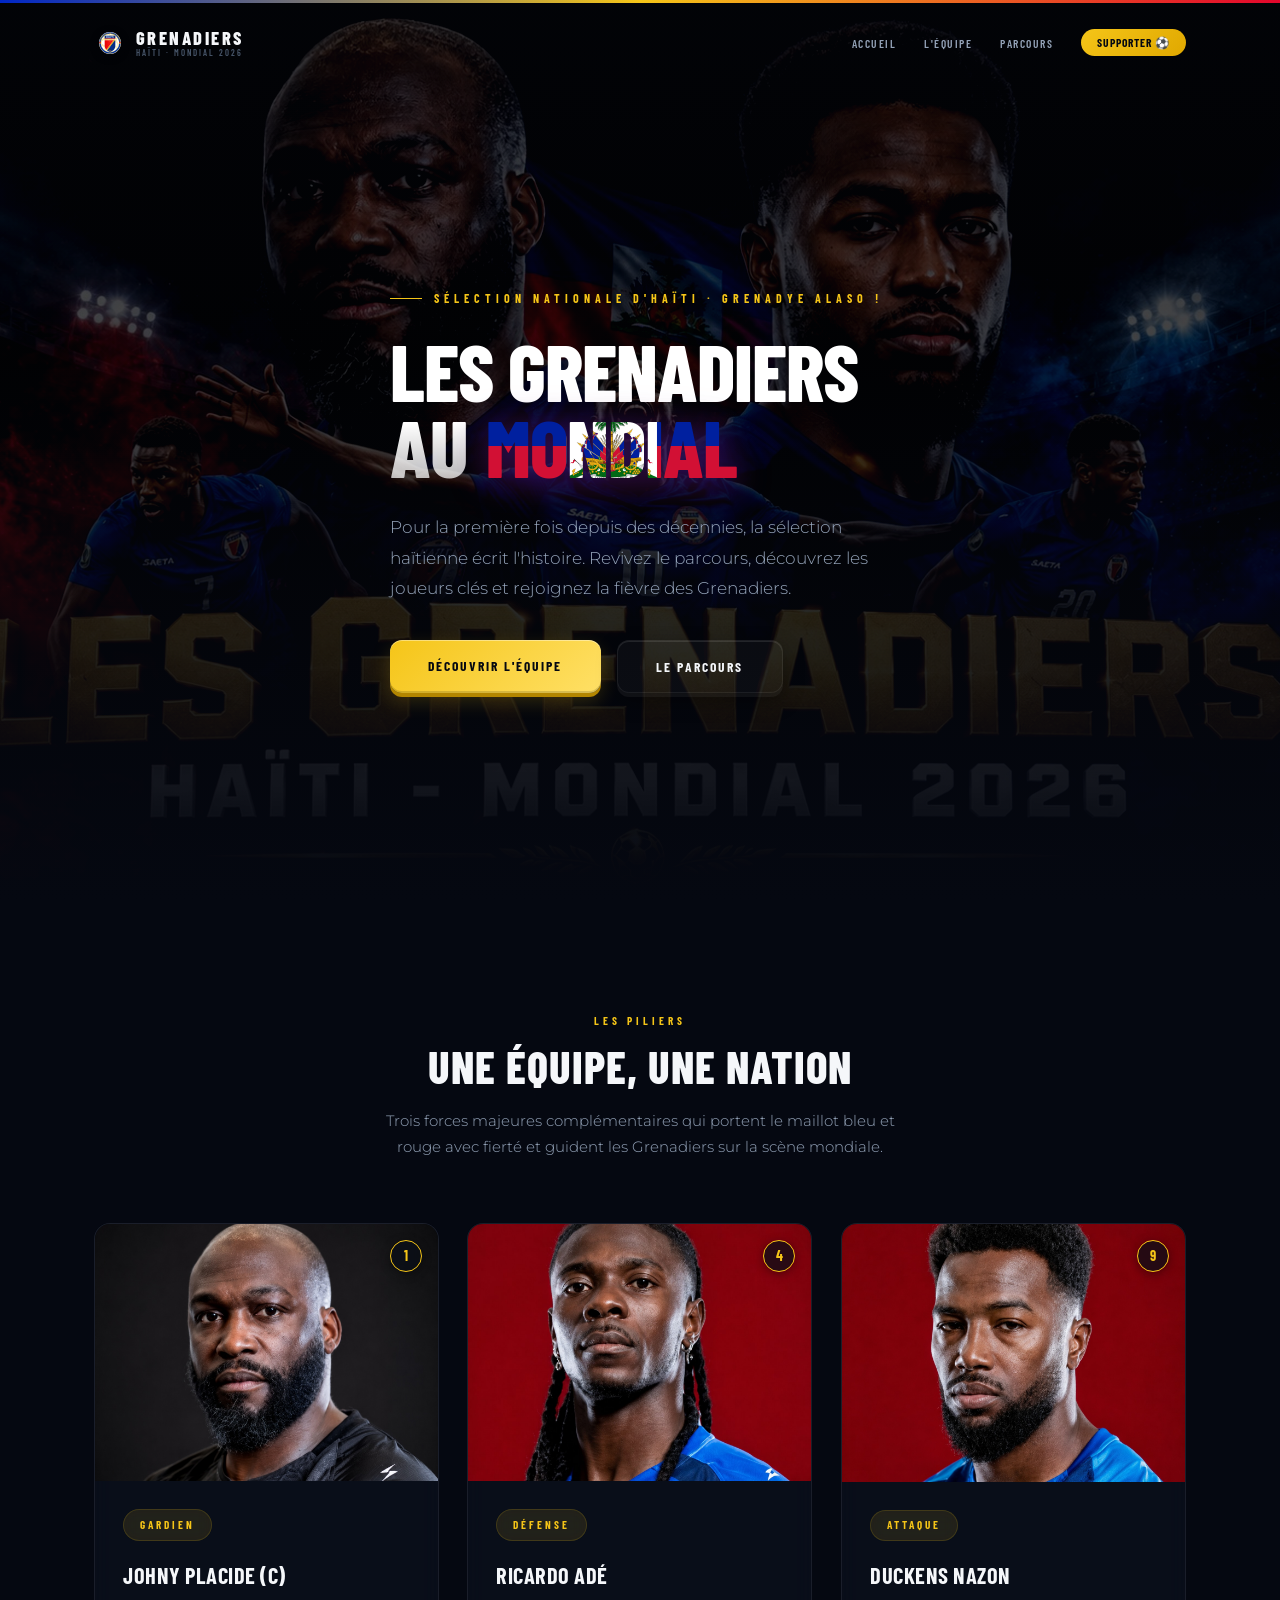
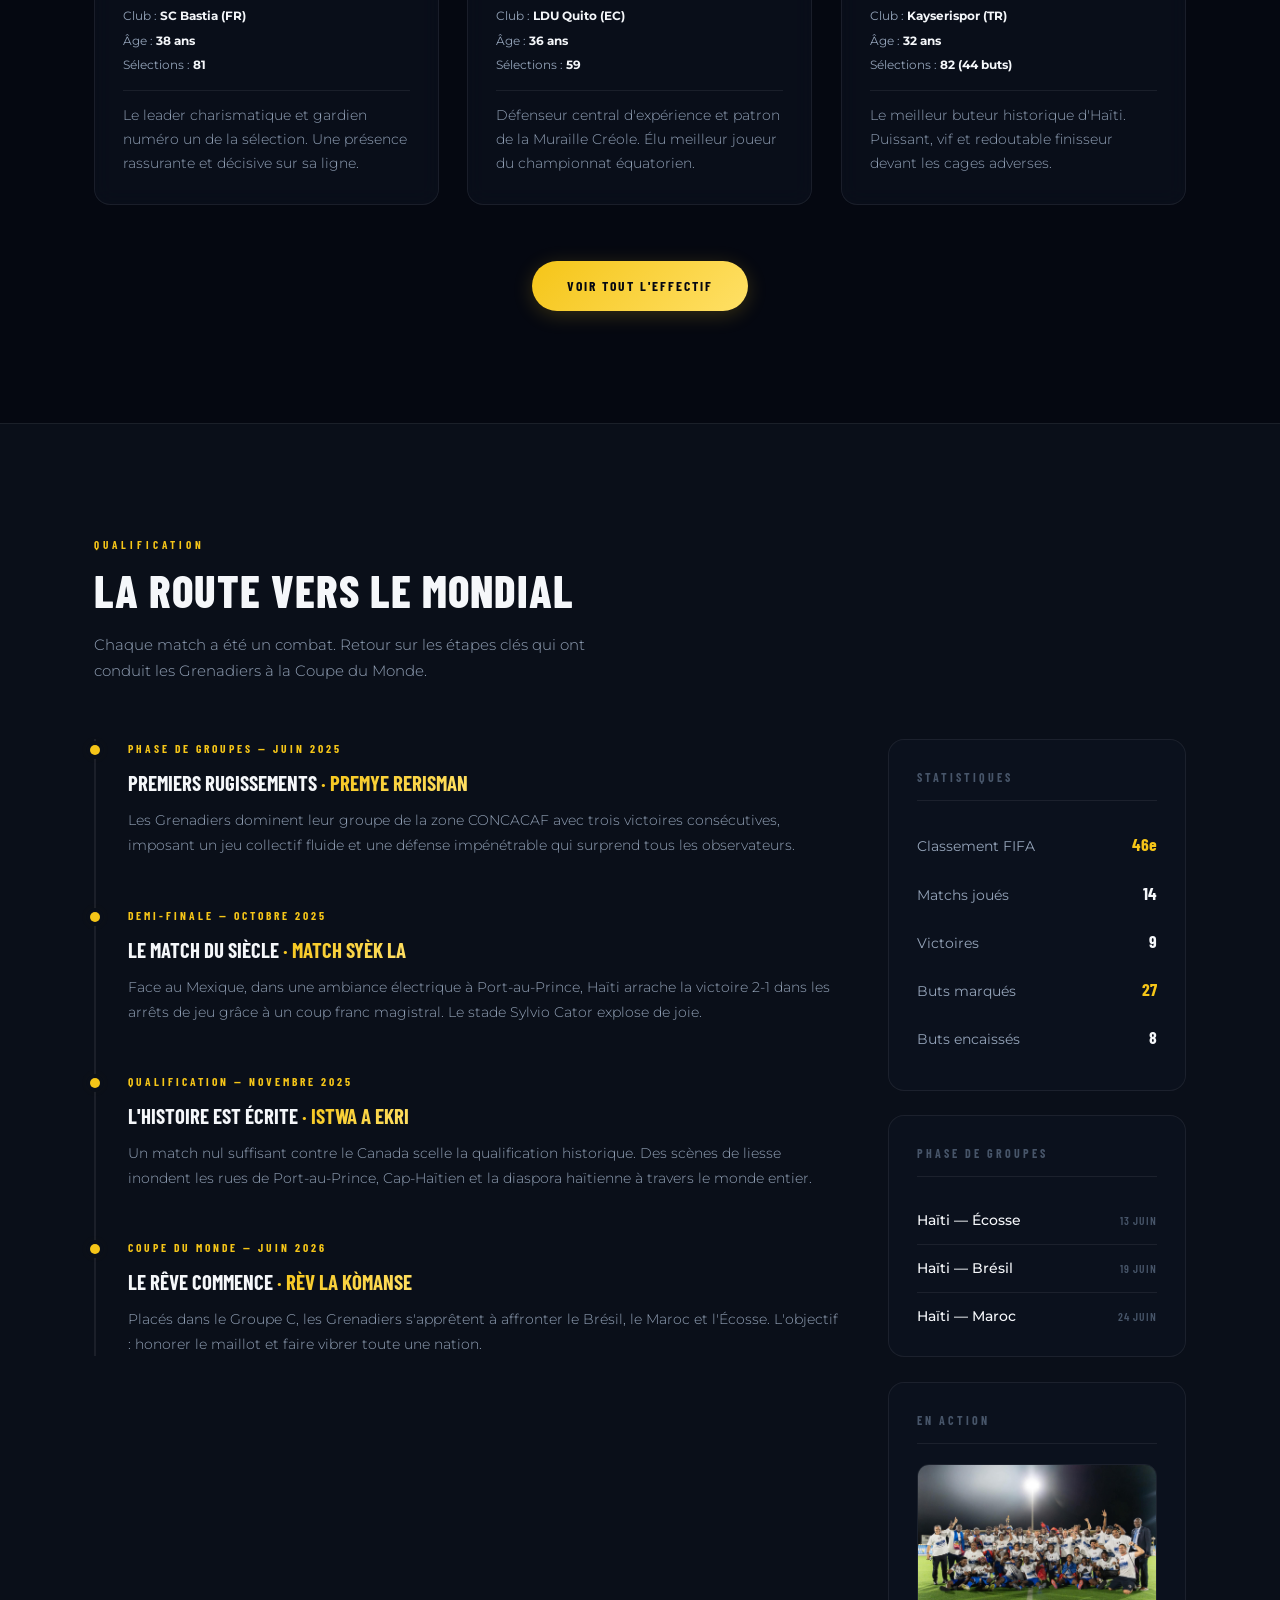
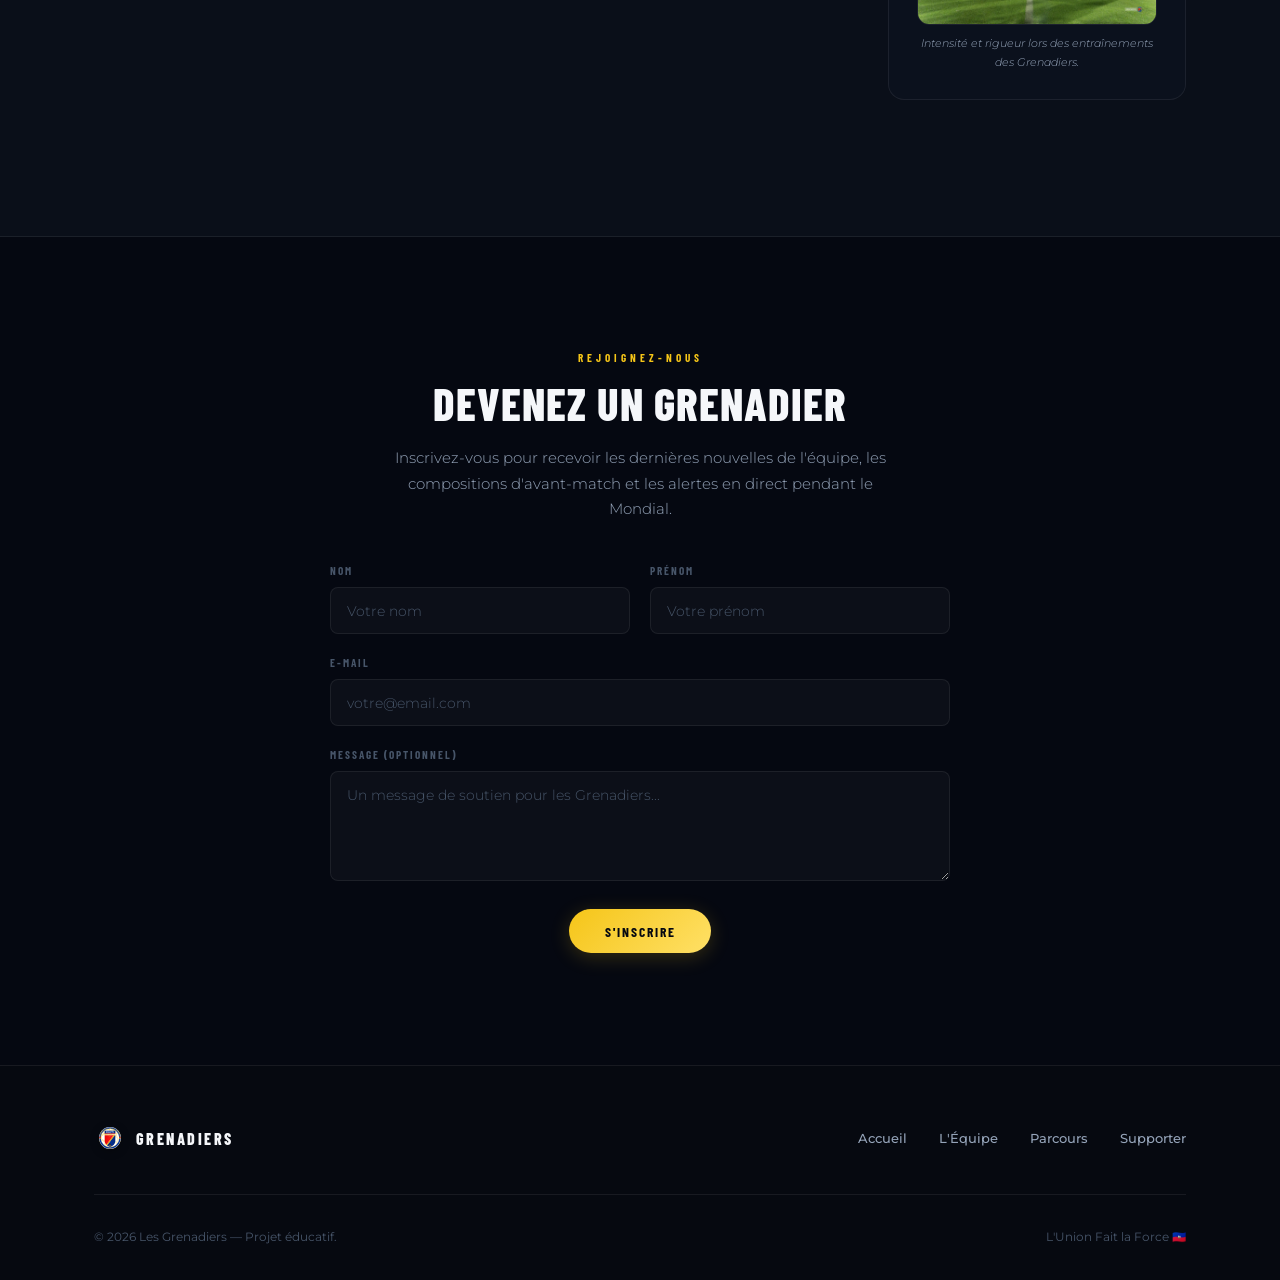
==== commit 12e1d517: "perf: convert social preview to optimized JPEG and update image references" ====
--- a/index.html
+++ b/index.html
@@ -13,7 +13,7 @@
   <meta property="og:url" content="https://rbil1y.github.io/HAITI_FOOT/">
   <meta property="og:title" content="Les Grenadiers | Haïti — Coupe du Monde">
   <meta property="og:description" content="Les Grenadiers — La sélection haïtienne de football en route pour la Coupe du Monde. Découvrez l'équipe, le parcours et rejoignez les supporters.">
-  <meta property="og:image" content="https://rbil1y.github.io/HAITI_FOOT/images/og-preview.png">
+  <meta property="og:image" content="https://rbil1y.github.io/HAITI_FOOT/images/og-preview.jpg">
 
   <!-- Twitter Meta Tags -->
   <meta name="twitter:card" content="summary_large_image">
@@ -21,7 +21,7 @@
   <meta property="twitter:url" content="https://rbil1y.github.io/HAITI_FOOT/">
   <meta name="twitter:title" content="Les Grenadiers | Haïti — Coupe du Monde">
   <meta name="twitter:description" content="Les Grenadiers — La sélection haïtienne de football en route pour la Coupe du Monde. Découvrez l'équipe, le parcours et rejoignez les supporters.">
-  <meta name="twitter:image" content="https://rbil1y.github.io/HAITI_FOOT/images/og-preview.png">
+  <meta name="twitter:image" content="https://rbil1y.github.io/HAITI_FOOT/images/og-preview.jpg">
 </head>
 <body>
 
@@ -64,7 +64,7 @@
          ═══════════════════════════════════════════ -->
     <section id="accueil" class="hero" aria-label="Bannière principale">
       <figure class="hero-bg">
-        <img src="images/og-preview.png"
+        <img src="images/og-preview.jpg"
              alt="Bannière officielle des Grenadiers d'Haïti célébrant leur parcours vers le Mondial 2026.">
         <figcaption class="hero-overlay"></figcaption>
       </figure>
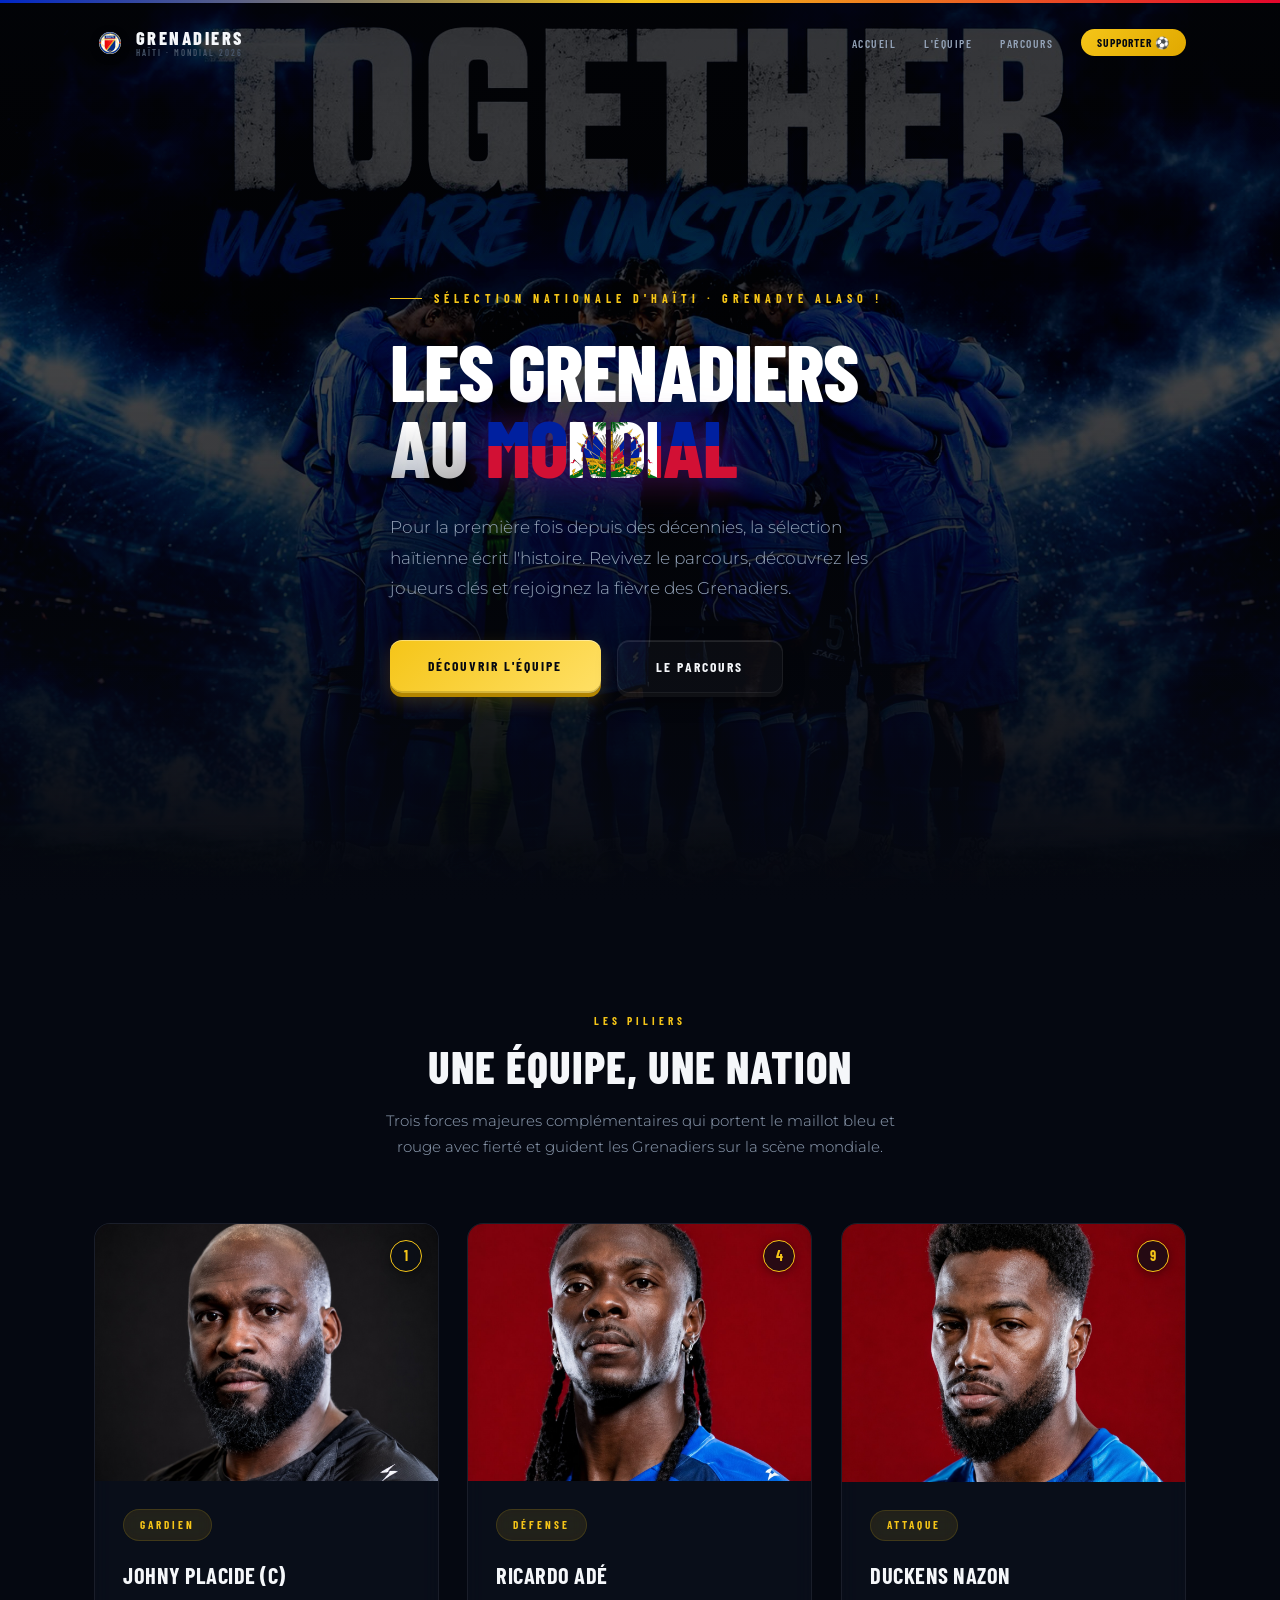
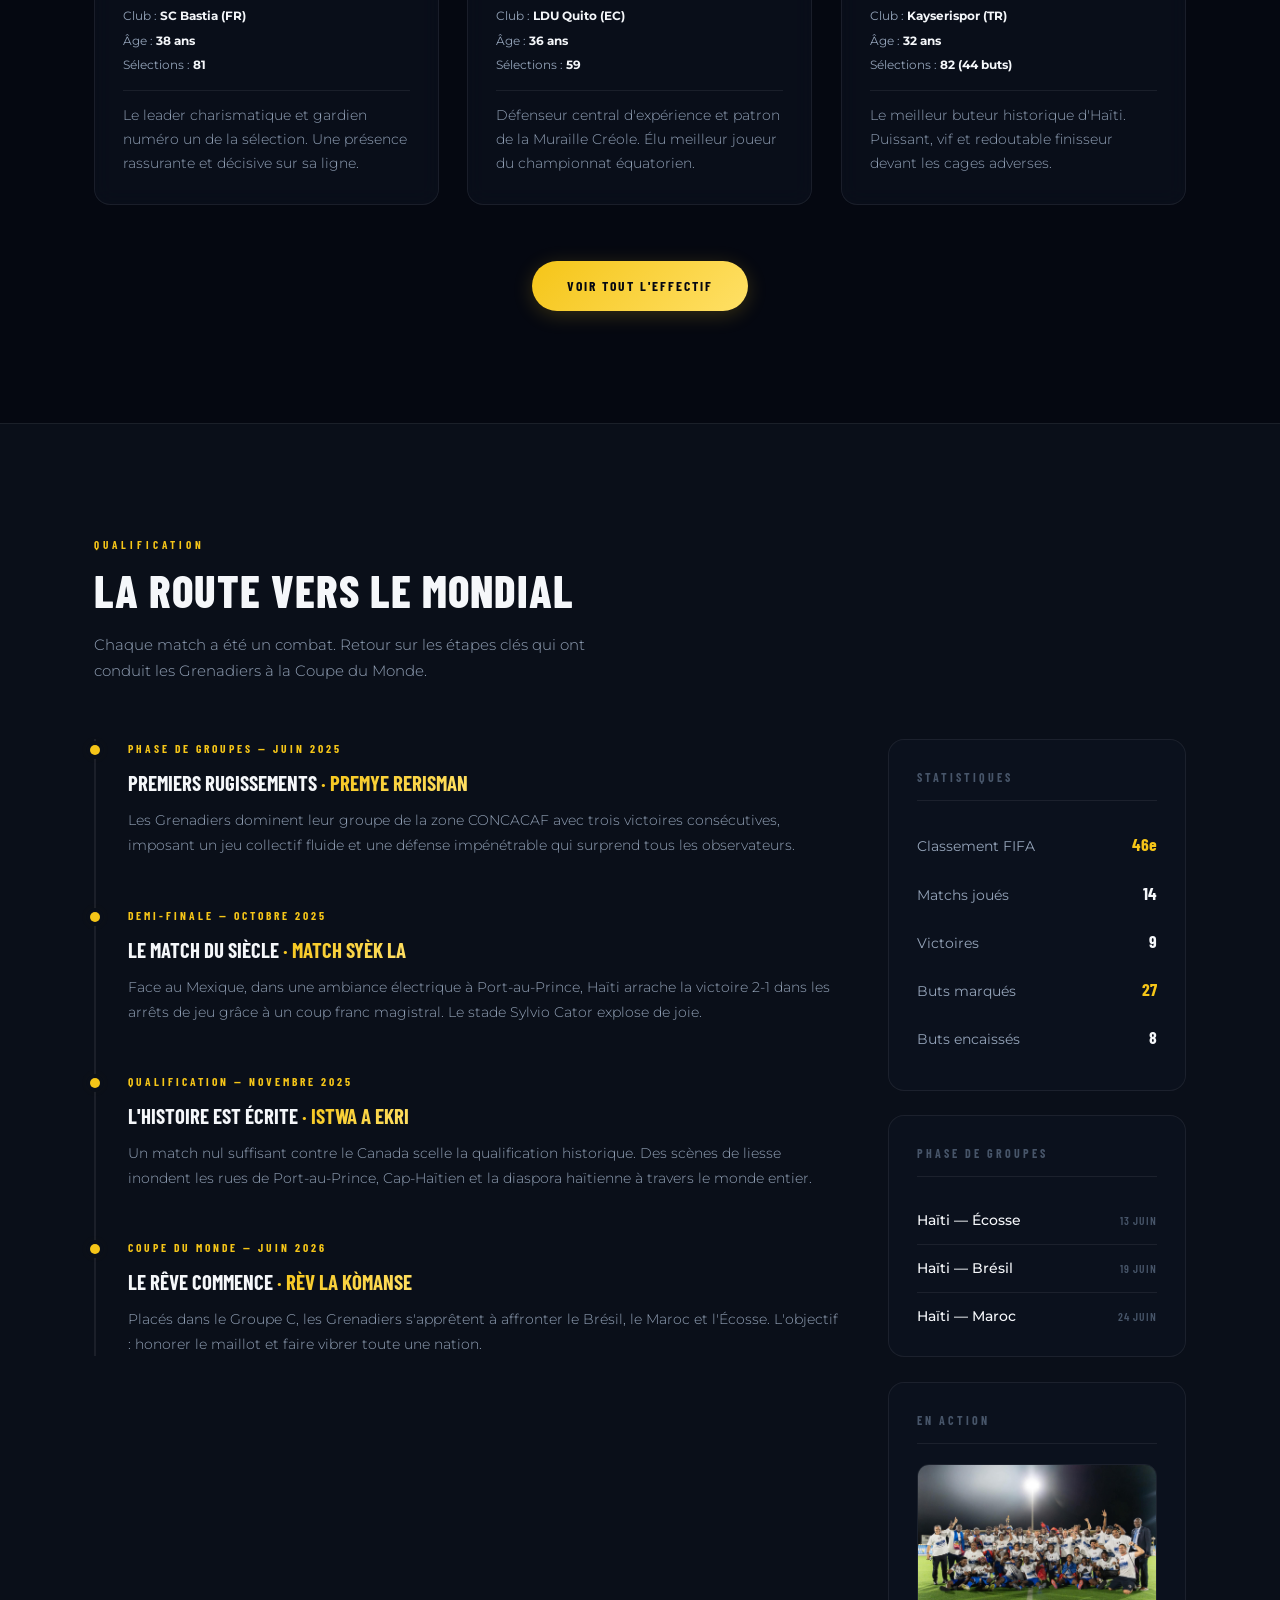
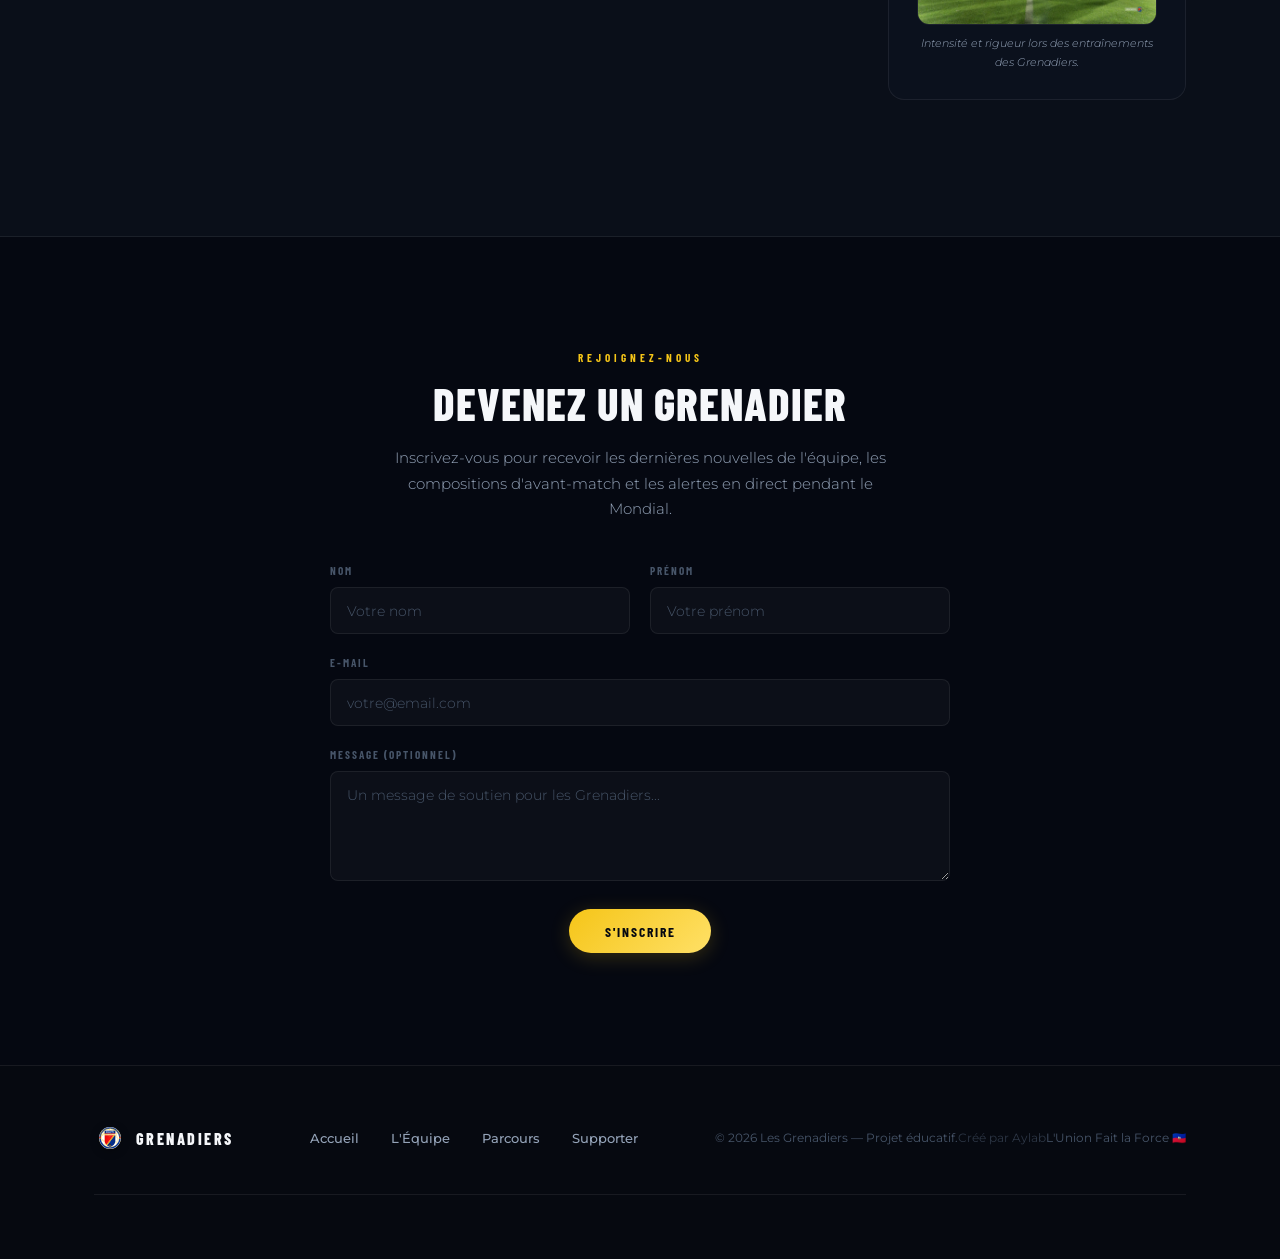
==== commit fb7656ec: "feat: add subtle Created by Aylab footer credit" ====
--- a/index.html
+++ b/index.html
@@ -64,8 +64,12 @@
          ═══════════════════════════════════════════ -->
     <section id="accueil" class="hero" aria-label="Bannière principale">
       <figure class="hero-bg">
-        <img src="images/og-preview.jpg"
-             alt="Bannière officielle des Grenadiers d'Haïti célébrant leur parcours vers le Mondial 2026.">
+        <picture>
+          <!-- Sur smartphone (écrans max 768px), on affiche og-preview.jpg -->
+          <source media="(max-width: 768px)" srcset="images/og-preview.jpg">
+          <!-- Sur grand écran, on affiche la photo de l'équipe squad-team-2026.jpg -->
+          <img src="images/squad-team-2026.jpg" alt="Photo de groupe officielle de l'équipe de football d'Haïti posant ensemble sur la pelouse.">
+        </picture>
         <figcaption class="hero-overlay"></figcaption>
       </figure>
 
@@ -355,9 +359,9 @@
           <li><a href="#parcours" id="footer-parcours">Parcours</a></li>
           <li><a href="#supporter" id="footer-supporter">Supporter</a></li>
         </ul>
-      </div>
       <div class="footer-bottom">
         <p class="footer-copy">&copy; 2026 Les Grenadiers — Projet éducatif.</p>
+        <p class="footer-aylab" style="font-size: 0.72rem; color: var(--text-dim); opacity: 0.6;">Créé par Aylab</p>
         <p class="footer-credits">L'Union Fait la Force 🇭🇹</p>
       </div>
     </div>
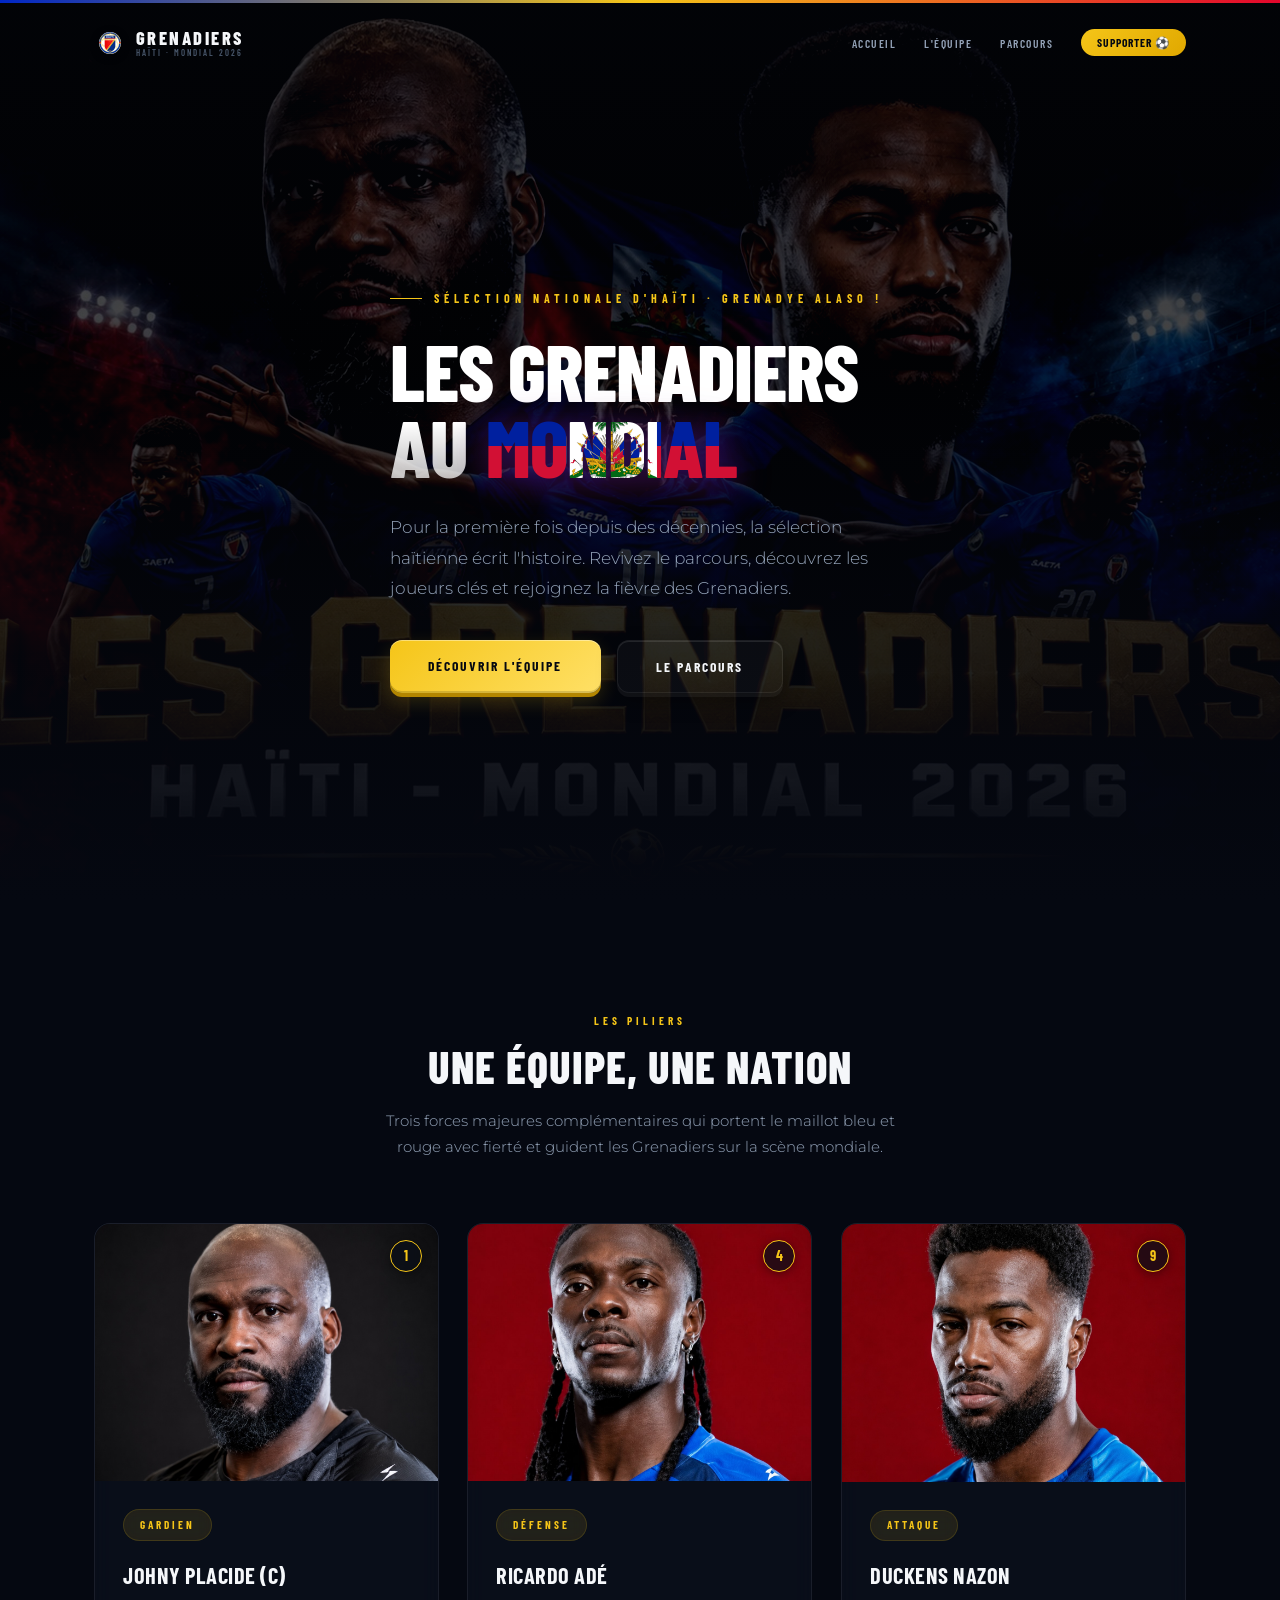
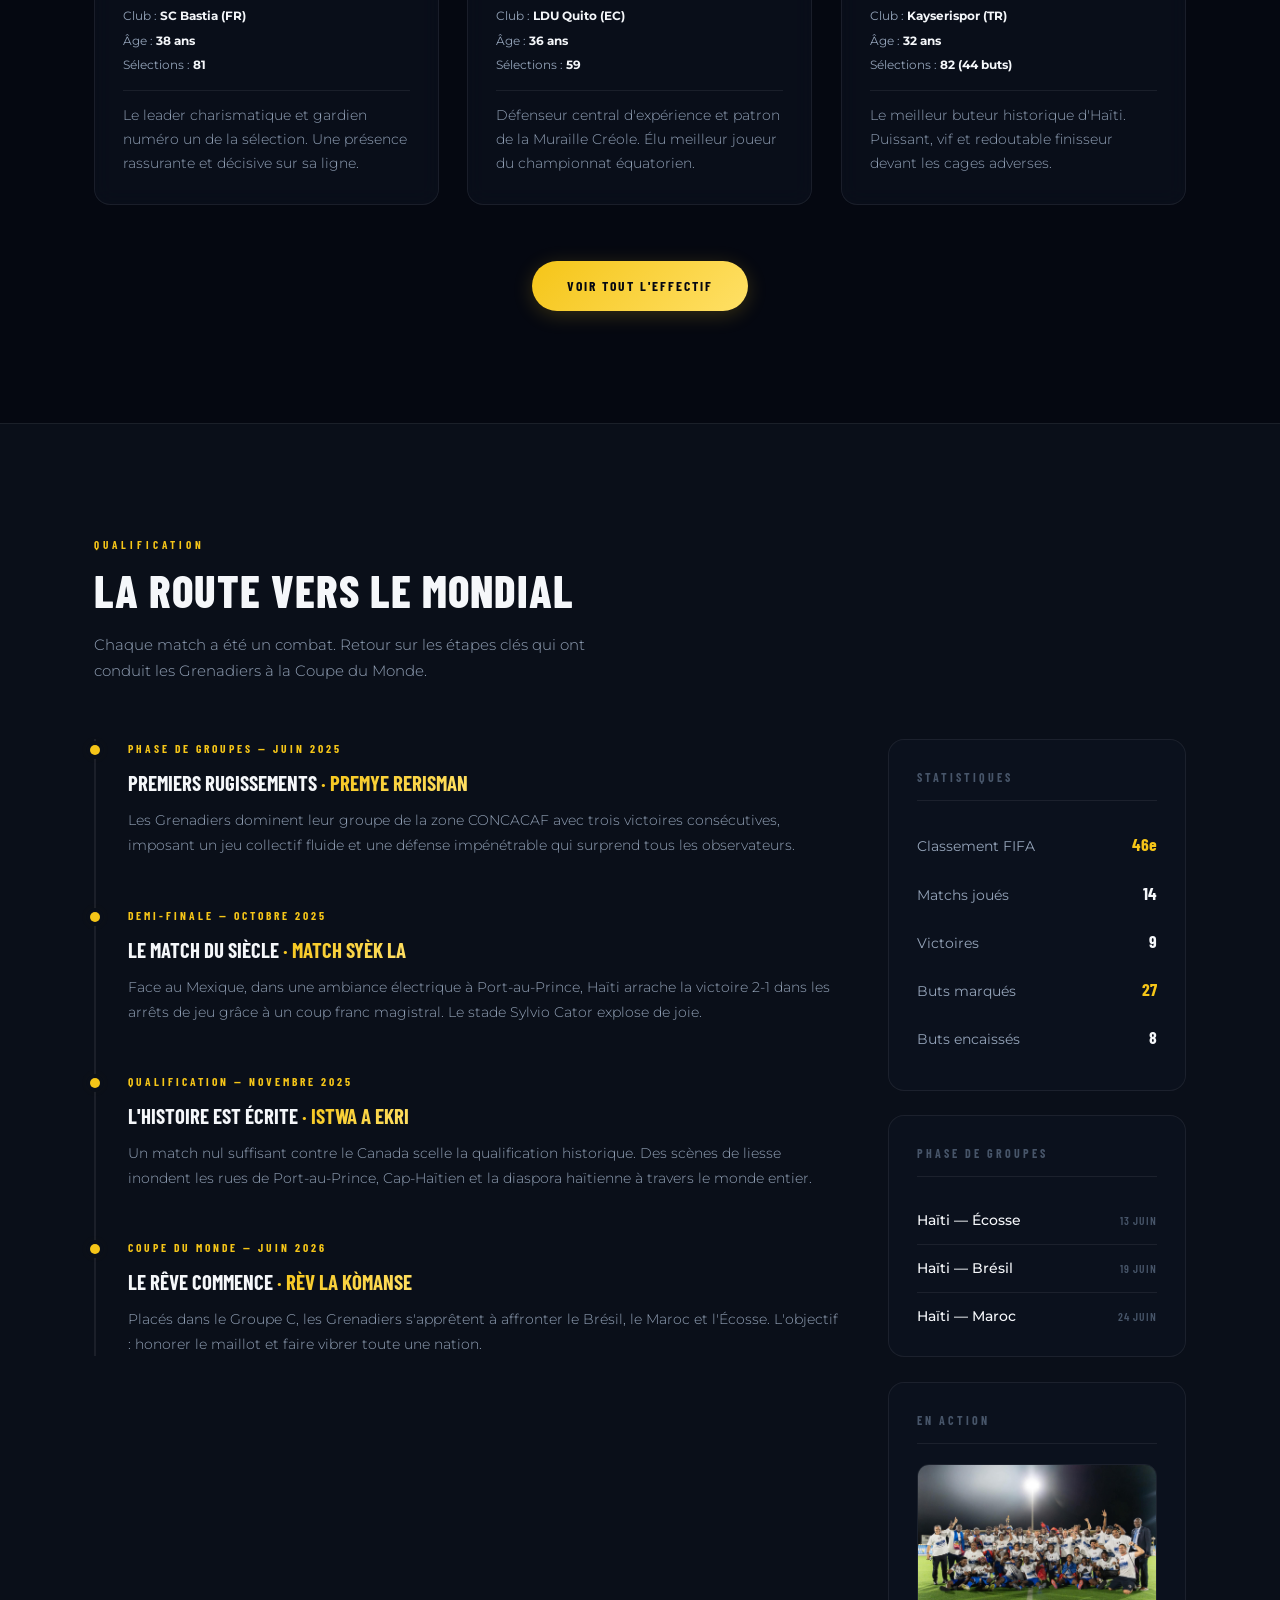
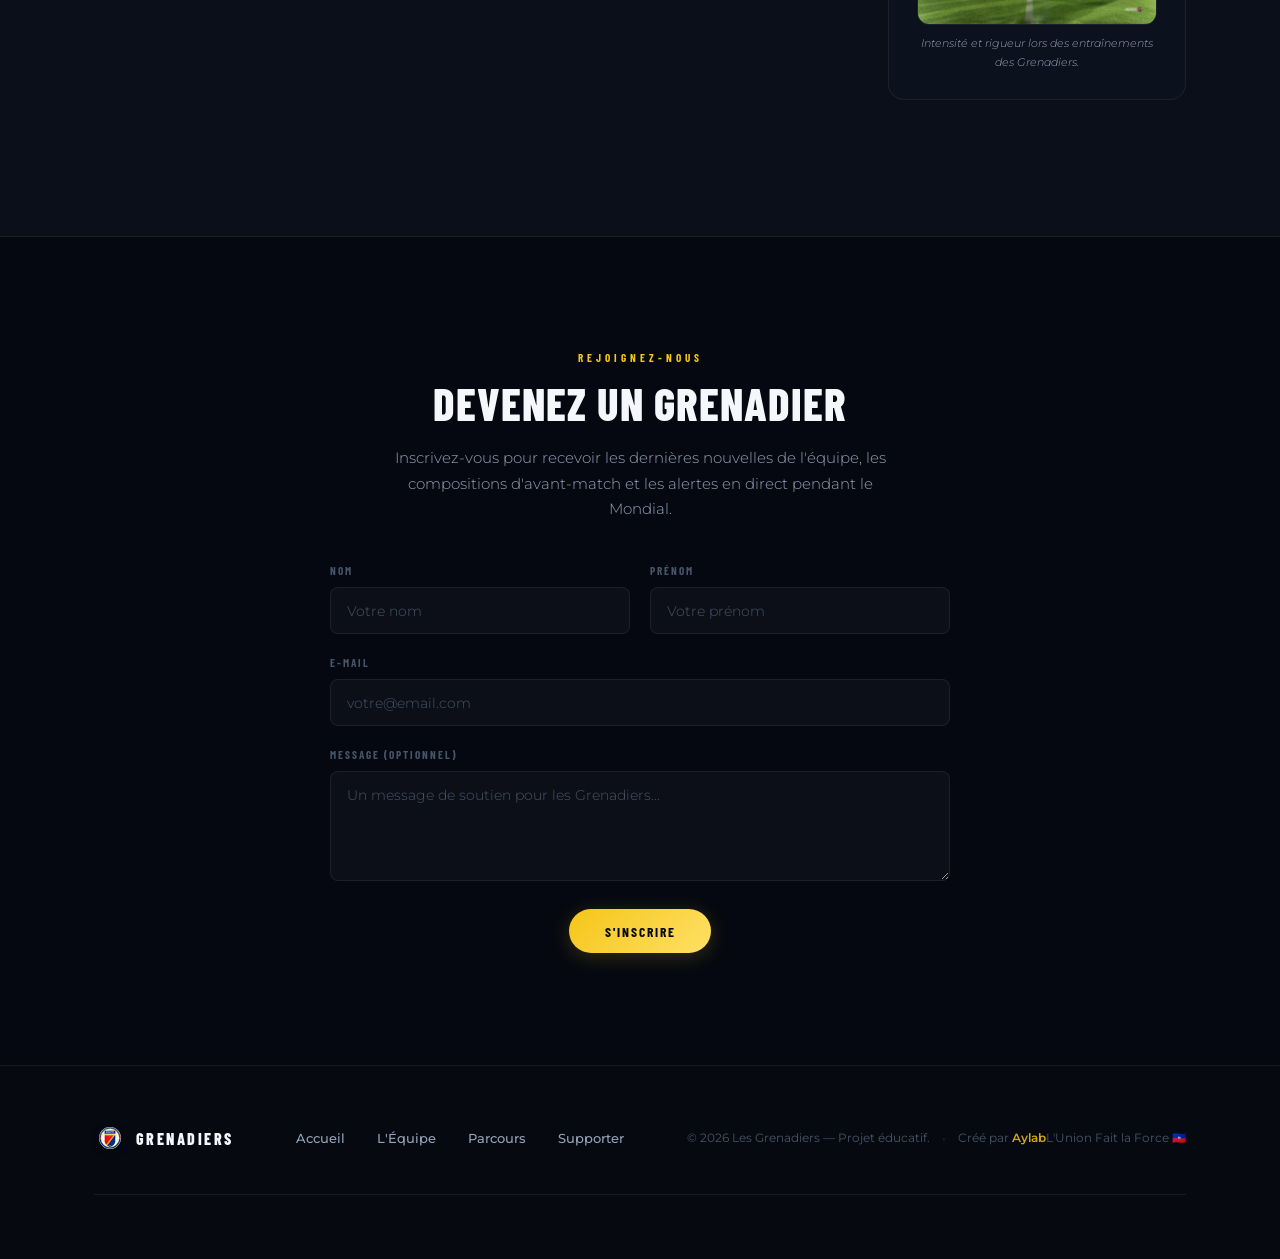
==== commit 7244a9ca: "style: rearrange footer bottom layout to group copyright and credits" ====
--- a/index.html
+++ b/index.html
@@ -360,8 +360,11 @@
           <li><a href="#supporter" id="footer-supporter">Supporter</a></li>
         </ul>
       <div class="footer-bottom">
-        <p class="footer-copy">&copy; 2026 Les Grenadiers — Projet éducatif.</p>
-        <p class="footer-aylab" style="font-size: 0.72rem; color: var(--text-dim); opacity: 0.6;">Créé par Aylab</p>
+        <div class="footer-bottom-left">
+          <p class="footer-copy">&copy; 2026 Les Grenadiers — Projet éducatif.</p>
+          <span class="footer-separator" aria-hidden="true">&bull;</span>
+          <p class="footer-aylab">Créé par <span class="accent-aylab">Aylab</span></p>
+        </div>
         <p class="footer-credits">L'Union Fait la Force 🇭🇹</p>
       </div>
     </div>
--- a/style.css
+++ b/style.css
@@ -1104,6 +1104,30 @@
   color: var(--text-dim);
 }
 
+.footer-bottom-left {
+  display: flex;
+  align-items: center;
+  gap: 0.75rem;
+}
+
+.footer-separator {
+  color: var(--text-dim);
+  font-size: 0.8rem;
+  opacity: 0.4;
+}
+
+.footer-aylab {
+  font-size: 0.78rem;
+  color: var(--text-dim);
+  font-weight: 400;
+}
+
+.footer-aylab .accent-aylab {
+  color: var(--gold);
+  font-weight: 600;
+  opacity: 0.85;
+}
+
 /* =====================================================
    RESPONSIVE
    ===================================================== */
@@ -1166,6 +1190,15 @@
     flex-direction: column;
     gap: 0.5rem;
     text-align: center;
+  }
+
+  .footer-bottom-left {
+    flex-direction: column;
+    gap: 0.25rem;
+  }
+
+  .footer-separator {
+    display: none; /* Hide bullet separator on mobile vertical layout */
   }
 
   .menu-toggle {
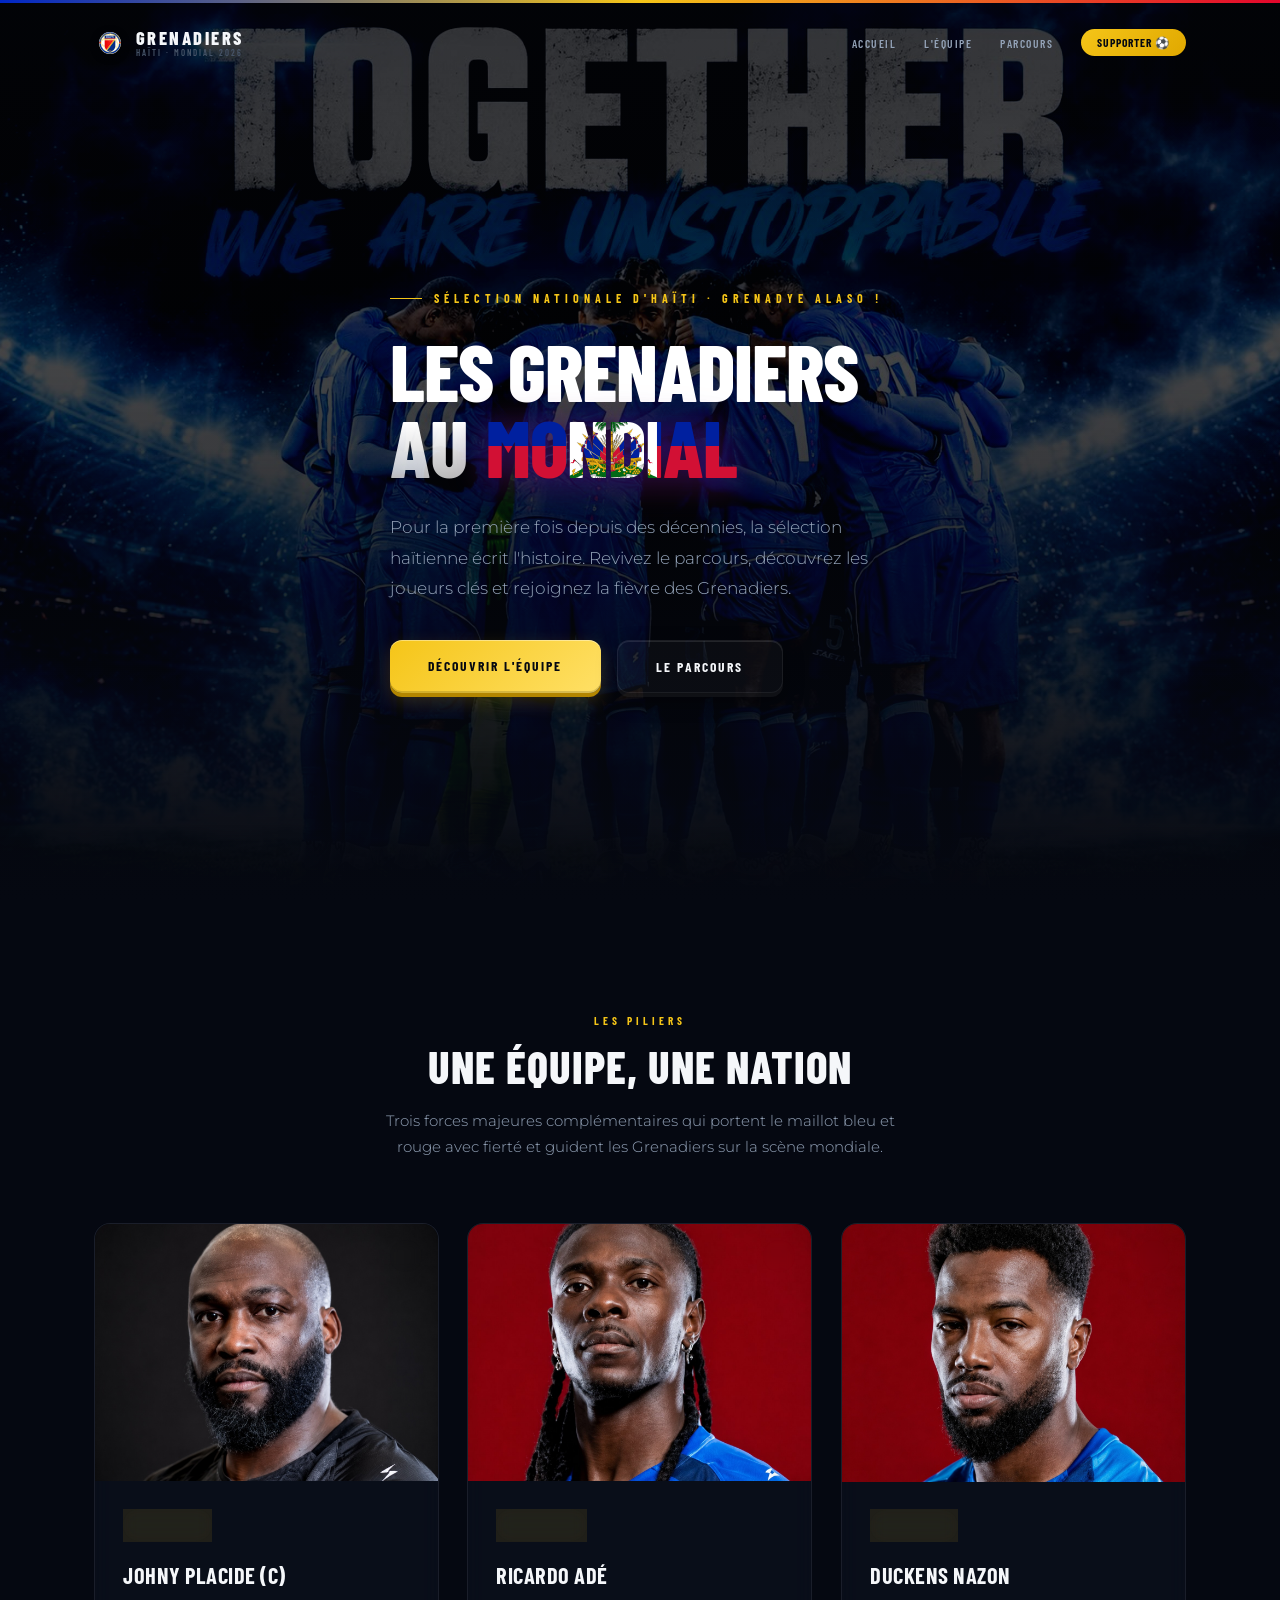
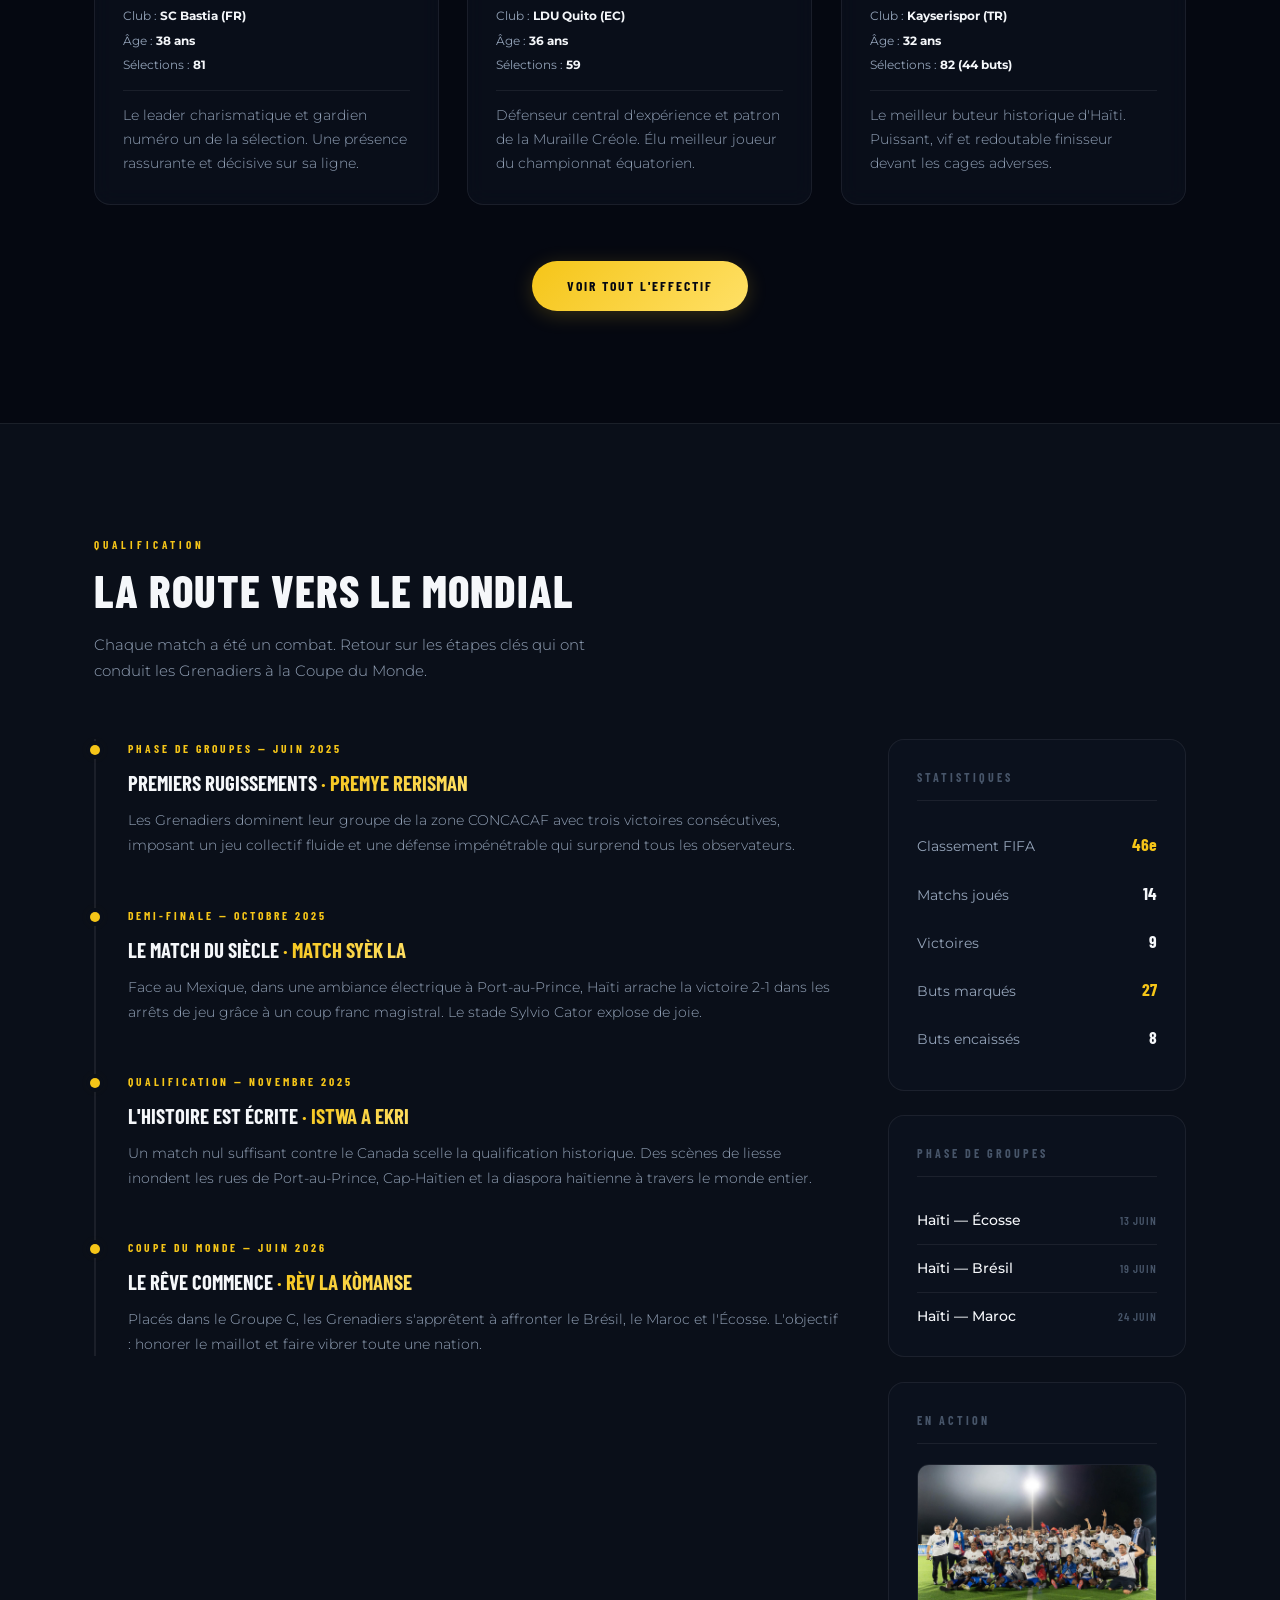
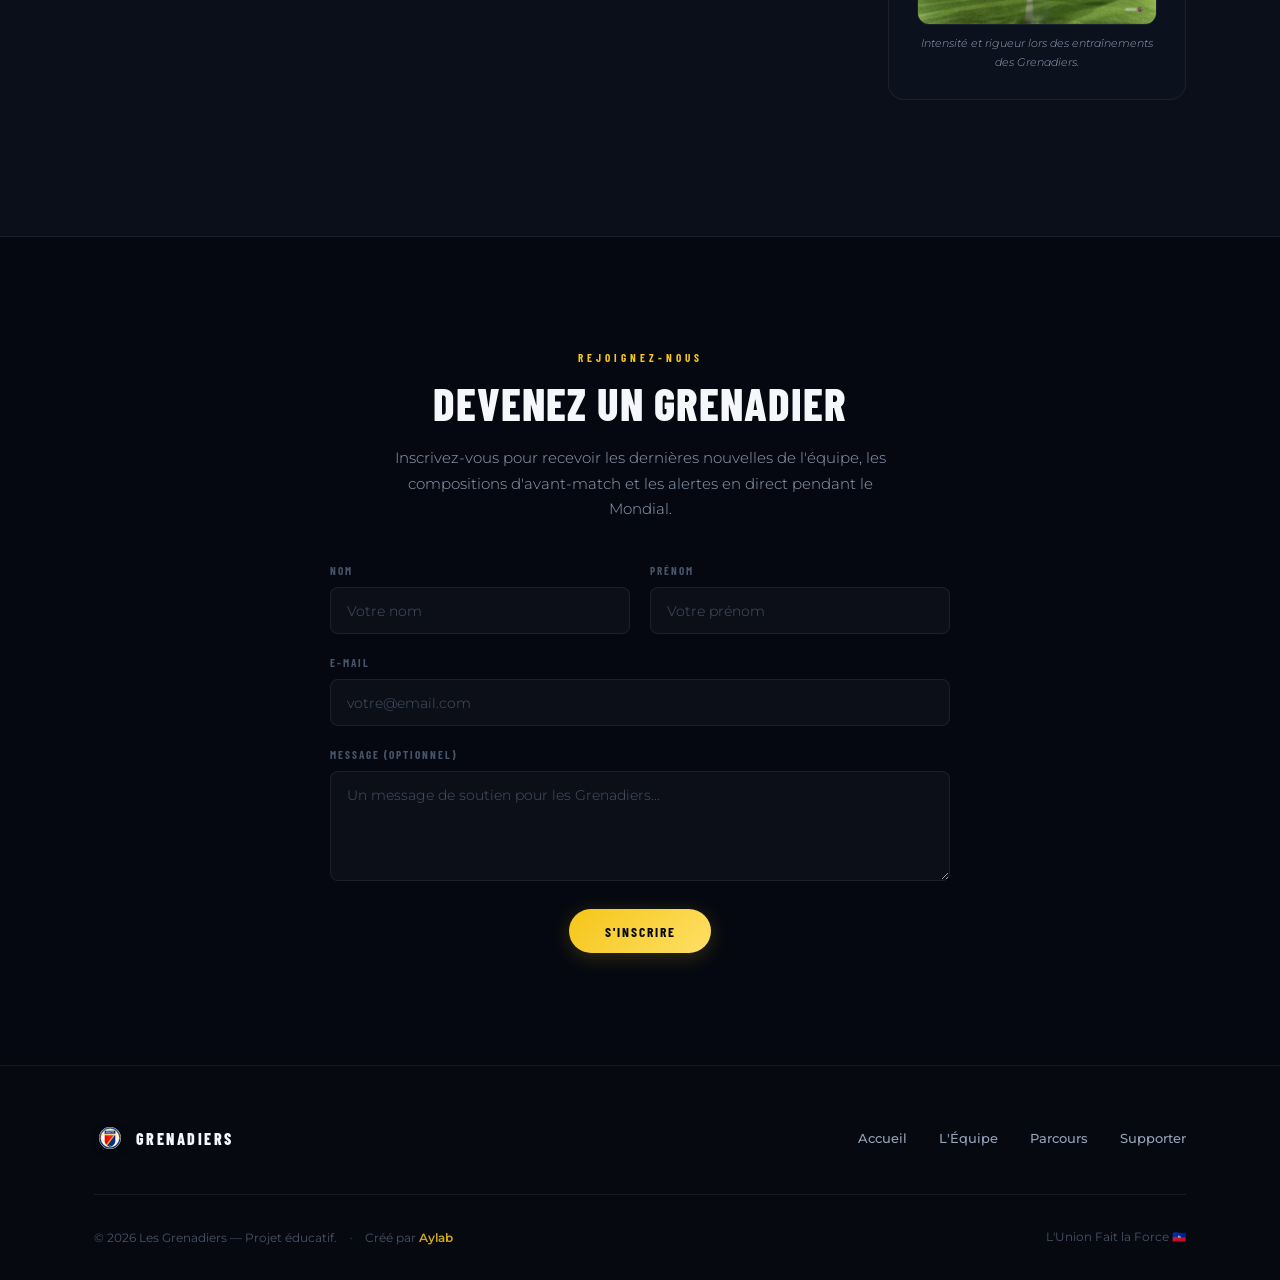
==== commit 60331d37: "fix: resolve nested footer tags and add flex safety properties" ====
--- a/index.html
+++ b/index.html
@@ -359,6 +359,7 @@
           <li><a href="#parcours" id="footer-parcours">Parcours</a></li>
           <li><a href="#supporter" id="footer-supporter">Supporter</a></li>
         </ul>
+      </div>
       <div class="footer-bottom">
         <div class="footer-bottom-left">
           <p class="footer-copy">&copy; 2026 Les Grenadiers — Projet éducatif.</p>
--- a/style.css
+++ b/style.css
@@ -1091,6 +1091,8 @@
   display: flex;
   justify-content: space-between;
   align-items: center;
+  gap: 1.5rem;
+  flex-wrap: wrap;
 }
 
 .footer-copy {
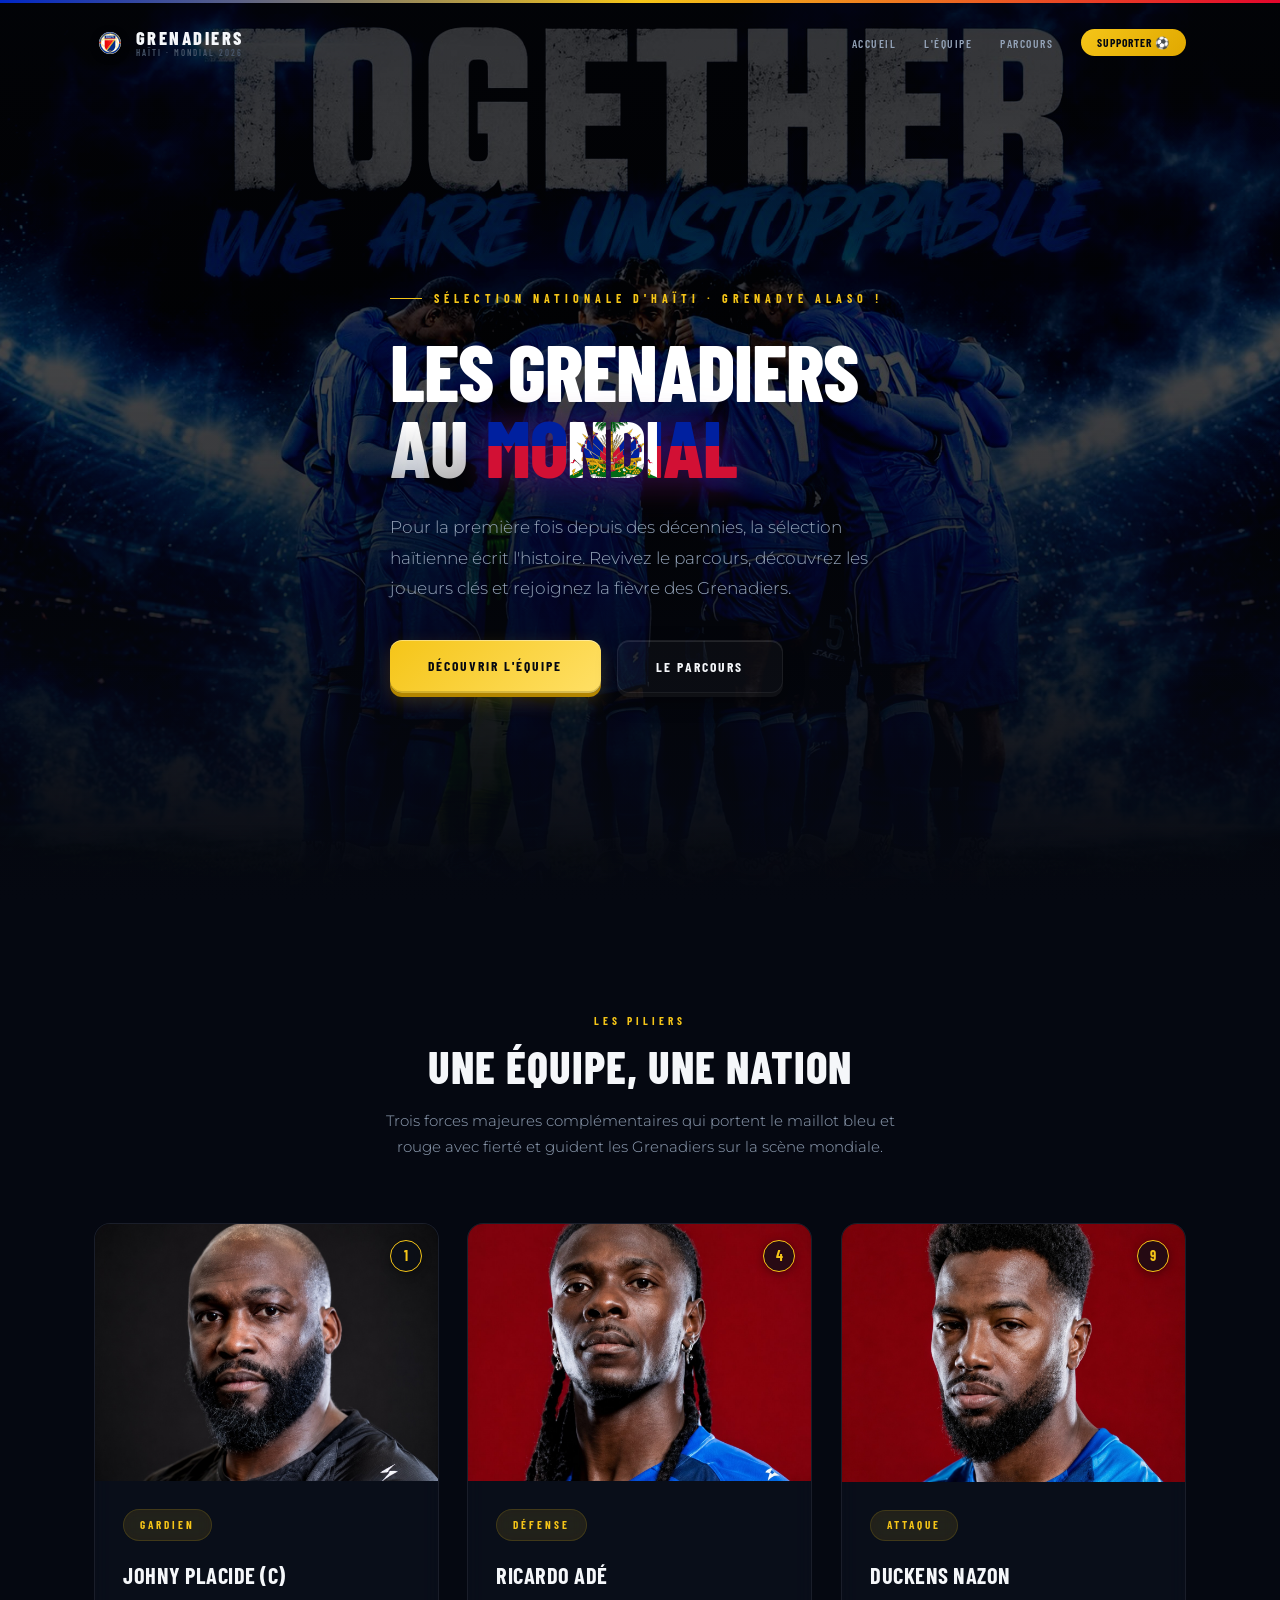
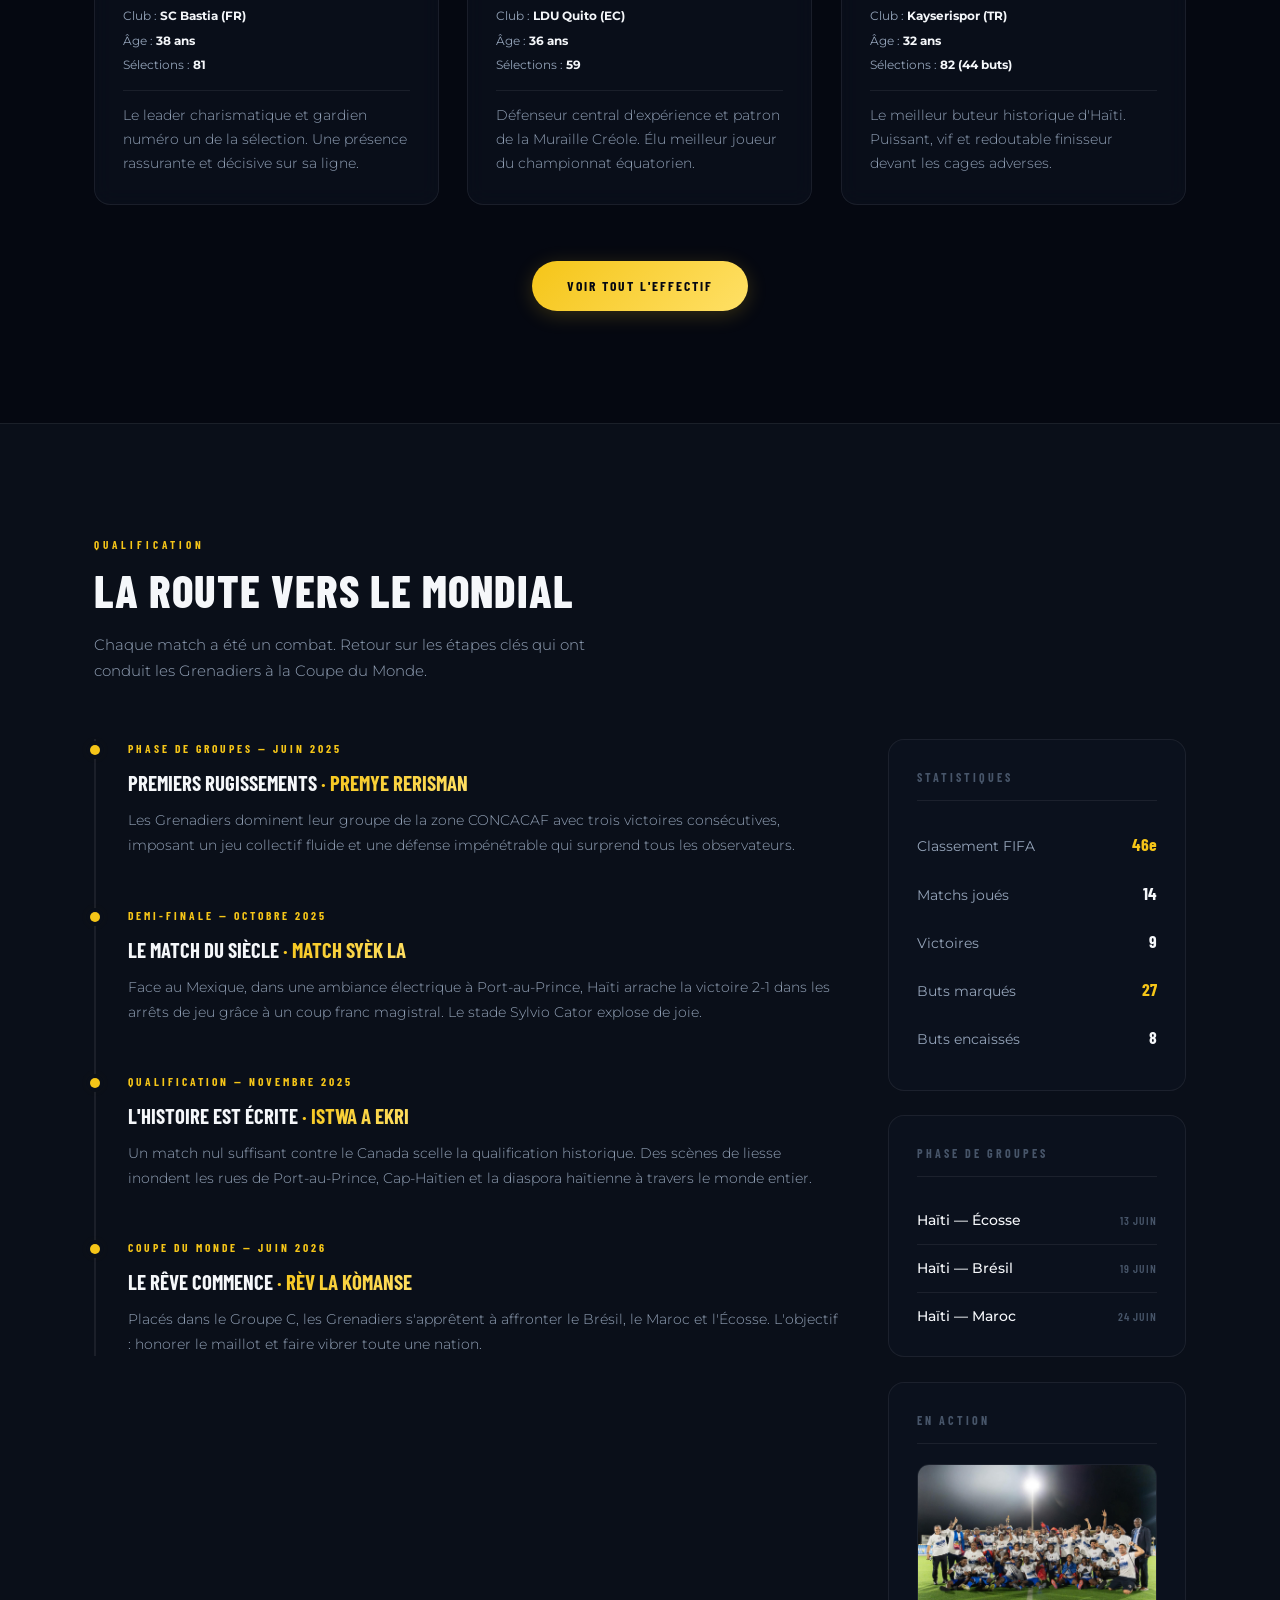
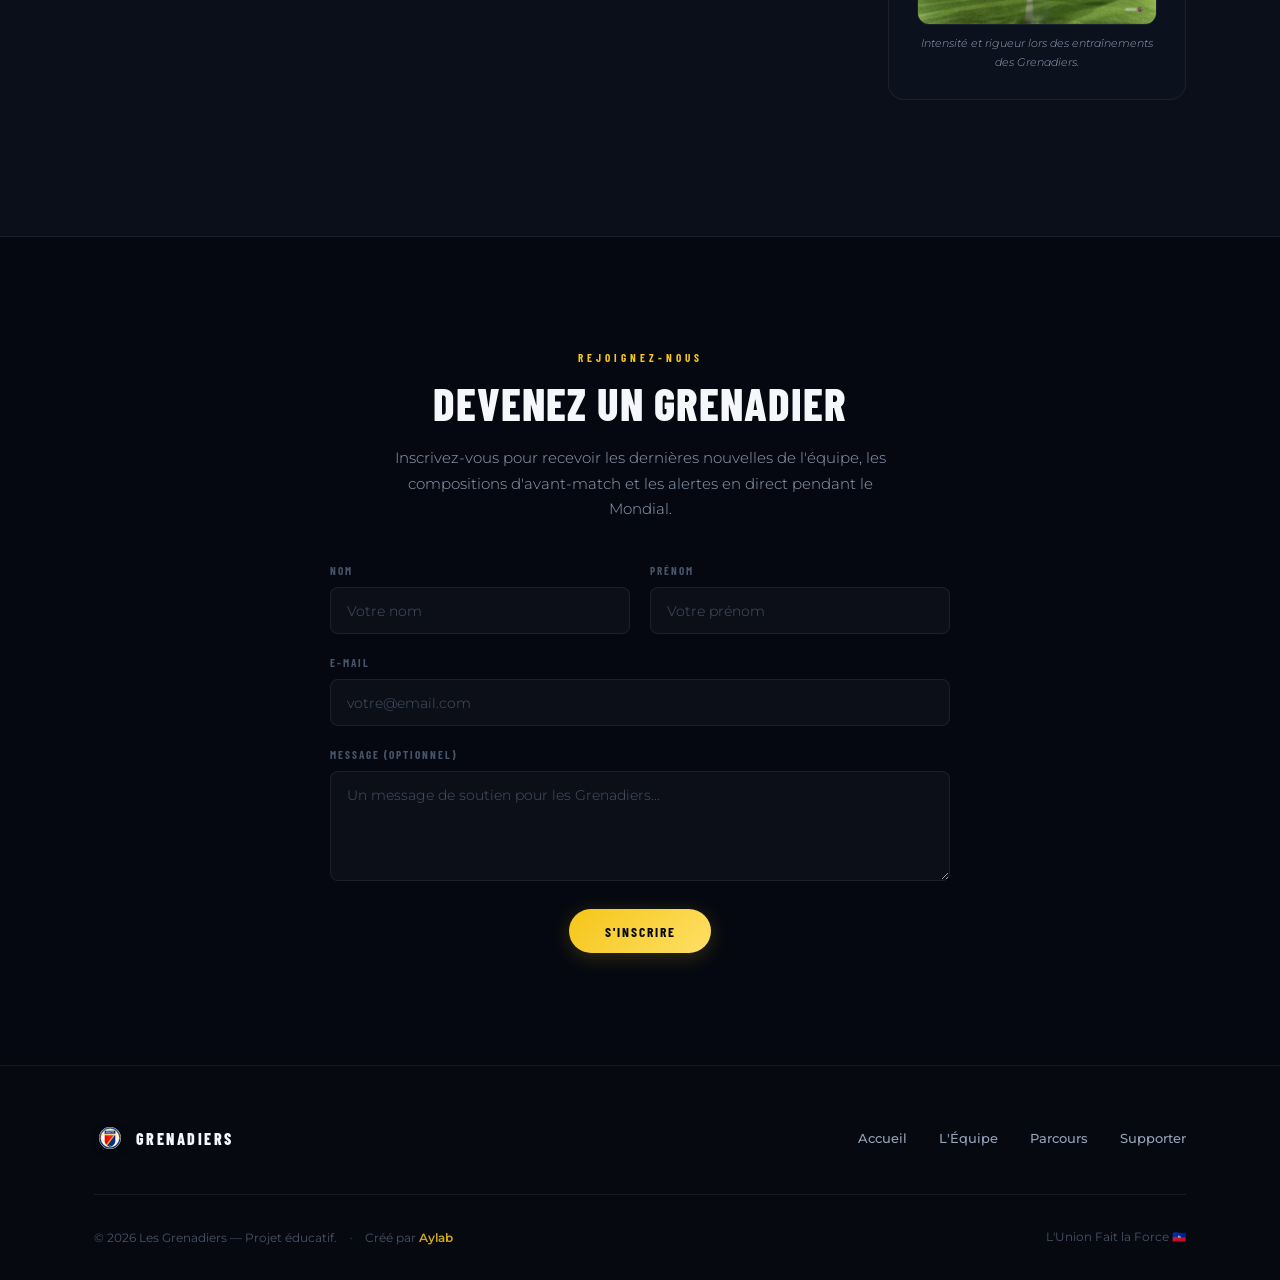
==== commit 148eac9a: "feat: add premium glassmorphic Aylab contact card modal" ====
--- a/index.html
+++ b/index.html
@@ -364,12 +364,41 @@
         <div class="footer-bottom-left">
           <p class="footer-copy">&copy; 2026 Les Grenadiers — Projet éducatif.</p>
           <span class="footer-separator" aria-hidden="true">&bull;</span>
-          <p class="footer-aylab">Créé par <span class="accent-aylab">Aylab</span></p>
+          <p class="footer-aylab">Créé par <button class="aylab-trigger" id="aylab-trigger">Aylab</button></p>
         </div>
         <p class="footer-credits">L'Union Fait la Force 🇭🇹</p>
       </div>
     </div>
   </footer>
+
+  <!-- Modal Contact Aylab -->
+  <div id="contact-modal" class="modal" aria-hidden="true" role="dialog" aria-labelledby="modal-title">
+    <div class="modal-backdrop"></div>
+    <div class="modal-card">
+      <button class="modal-close" id="modal-close" aria-label="Fermer la fenêtre">&times;</button>
+      <div class="modal-body">
+        <div class="avatar-circle">BE</div>
+        <h3 id="modal-title" class="modal-name">Billy Rolph EXUME</h3>
+        <p class="modal-role">Développeur Web · Aylab</p>
+        
+        <div class="contact-details">
+          <a href="tel:+50931368824" class="contact-item">
+            <svg class="contact-icon" viewBox="0 0 24 24" fill="none" stroke="currentColor" stroke-width="2" stroke-linecap="round" stroke-linejoin="round">
+              <path d="M22 16.92v3a2 2 0 0 1-2.18 2 19.79 19.79 0 0 1-8.63-3.07 19.5 19.5 0 0 1-6-6 19.79 19.79 0 0 1-3.07-8.67A2 2 0 0 1 4.11 2h3a2 2 0 0 1 2 1.72 12.84 12.84 0 0 0 .7 2.81 2 2 0 0 1-.45 2.11L8.09 9.91a16 16 0 0 0 6 6l1.27-1.27a2 2 0 0 1 2.11-.45 12.84 12.84 0 0 0 2.81.7A2 2 0 0 1 22 9.72v3z"/>
+            </svg>
+            <span>+509 31 36 8824</span>
+          </a>
+          <a href="mailto:rbillyexume@gmail.com" class="contact-item">
+            <svg class="contact-icon" viewBox="0 0 24 24" fill="none" stroke="currentColor" stroke-width="2" stroke-linecap="round" stroke-linejoin="round">
+              <path d="M4 4h16c1.1 0 2 .9 2 2v12c0 1.1-.9 2-2 2H4c-1.1 0-2-.9-2-2V6c0-1.1.9-2 2-2z"/>
+              <polyline points="22,6 12,13 2,6"/>
+            </svg>
+            <span>rbillyexume@gmail.com</span>
+          </a>
+        </div>
+      </div>
+    </div>
+  </div>
 
   <script>
     document.addEventListener('DOMContentLoaded', () => {
@@ -382,13 +411,42 @@
         navLinks.classList.toggle('active');
       });
 
-      // Fermer le menu lors du clic sur un lien (particulièrement utile pour les ancres)
+      // Fermer le menu lors du clic sur un lien
       navLinks.querySelectorAll('a').forEach(link => {
         link.addEventListener('click', () => {
           menuToggle.setAttribute('aria-expanded', 'false');
           navLinks.classList.remove('active');
         });
       });
+
+      // Aylab Contact Modal Logic
+      const modal = document.getElementById('contact-modal');
+      const trigger = document.getElementById('aylab-trigger');
+      const closeBtn = document.getElementById('modal-close');
+      const backdrop = modal.querySelector('.modal-backdrop');
+
+      function openModal() {
+        modal.classList.add('active');
+        modal.setAttribute('aria-hidden', 'false');
+        document.body.style.overflow = 'hidden';
+      }
+
+      function closeModal() {
+        modal.classList.remove('active');
+        modal.setAttribute('aria-hidden', 'true');
+        document.body.style.overflow = '';
+      }
+
+      trigger.addEventListener('click', openModal);
+      closeBtn.addEventListener('click', closeModal);
+      backdrop.addEventListener('click', closeModal);
+
+      // Close modal on Escape key press
+      document.addEventListener('keydown', (e) => {
+        if (e.key === 'Escape' && modal.classList.contains('active')) {
+          closeModal();
+        }
+      });
     });
   </script>
 
--- a/style.css
+++ b/style.css
@@ -1391,3 +1391,161 @@
     transform: translateX(0);
   }
 }
+
+/* =====================================================
+   AYLAB CONTACT MODAL
+   ===================================================== */
+.aylab-trigger {
+  background: none;
+  border: none;
+  font-family: inherit;
+  font-size: inherit;
+  font-weight: 600;
+  color: var(--gold);
+  cursor: pointer;
+  padding: 0;
+  opacity: 0.85;
+  transition: opacity 0.3s var(--ease), text-shadow 0.3s var(--ease);
+}
+
+.aylab-trigger:hover {
+  opacity: 1;
+  text-shadow: 0 0 8px rgba(245, 197, 24, 0.4);
+}
+
+.modal {
+  position: fixed;
+  inset: 0;
+  z-index: 1000;
+  display: flex;
+  align-items: center;
+  justify-content: center;
+  opacity: 0;
+  pointer-events: none;
+  transition: opacity 0.4s var(--ease);
+}
+
+.modal.active {
+  opacity: 1;
+  pointer-events: auto;
+}
+
+.modal-backdrop {
+  position: absolute;
+  inset: 0;
+  background: rgba(5, 8, 17, 0.8);
+  backdrop-filter: blur(12px);
+  -webkit-backdrop-filter: blur(12px);
+}
+
+.modal-card {
+  position: relative;
+  z-index: 1010;
+  width: 90%;
+  max-width: 400px;
+  background: rgba(13, 19, 32, 0.85);
+  border: 1px solid rgba(255, 255, 255, 0.08);
+  border-radius: 20px;
+  box-shadow: 0 25px 50px -12px rgba(0, 0, 0, 0.6), 
+              0 0 40px rgba(245, 197, 24, 0.08); /* subtle gold ambient aura */
+  overflow: hidden;
+  transform: scale(0.9) translateY(15px);
+  transition: transform 0.4s var(--ease);
+  backdrop-filter: blur(20px);
+  -webkit-backdrop-filter: blur(20px);
+}
+
+.modal.active .modal-card {
+  transform: scale(1) translateY(0);
+}
+
+.modal-close {
+  position: absolute;
+  top: 1rem;
+  right: 1.2rem;
+  background: none;
+  border: none;
+  font-size: 1.8rem;
+  color: var(--text-secondary);
+  cursor: pointer;
+  transition: color 0.3s var(--ease);
+}
+
+.modal-close:hover {
+  color: var(--text-primary);
+}
+
+.modal-body {
+  padding: 3rem 2rem 2.5rem;
+  display: flex;
+  flex-direction: column;
+  align-items: center;
+  text-align: center;
+}
+
+.avatar-circle {
+  width: 70px;
+  height: 70px;
+  border-radius: 50%;
+  background: var(--gold-gradient);
+  color: var(--bg-primary);
+  display: flex;
+  align-items: center;
+  justify-content: center;
+  font-family: var(--font-display);
+  font-size: 1.8rem;
+  font-weight: 800;
+  margin-bottom: 1.25rem;
+  box-shadow: 0 4px 15px rgba(245, 197, 24, 0.25);
+}
+
+.modal-name {
+  font-family: var(--font-display);
+  font-size: 1.6rem;
+  font-weight: 700;
+  text-transform: uppercase;
+  letter-spacing: 1px;
+  color: var(--text-primary);
+  margin-bottom: 0.25rem;
+}
+
+.modal-role {
+  font-size: 0.85rem;
+  color: var(--text-secondary);
+  margin-bottom: 2rem;
+}
+
+.contact-details {
+  width: 100%;
+  display: flex;
+  flex-direction: column;
+  gap: 0.85rem;
+}
+
+.contact-item {
+  display: flex;
+  align-items: center;
+  gap: 1rem;
+  padding: 0.85rem 1.2rem;
+  background: rgba(255, 255, 255, 0.02);
+  border: 1px solid var(--border-subtle);
+  border-radius: 12px;
+  font-size: 0.9rem;
+  color: var(--text-secondary);
+  transition: border-color 0.3s var(--ease), color 0.3s var(--ease), background-color 0.3s var(--ease), transform 0.3s var(--ease);
+  text-decoration: none;
+}
+
+.contact-item:hover {
+  border-color: rgba(245, 197, 24, 0.35);
+  color: var(--text-primary);
+  background: rgba(245, 197, 24, 0.04);
+  transform: translateY(-2px);
+}
+
+.contact-icon {
+  width: 18px;
+  height: 18px;
+  flex-shrink: 0;
+  color: var(--gold);
+}
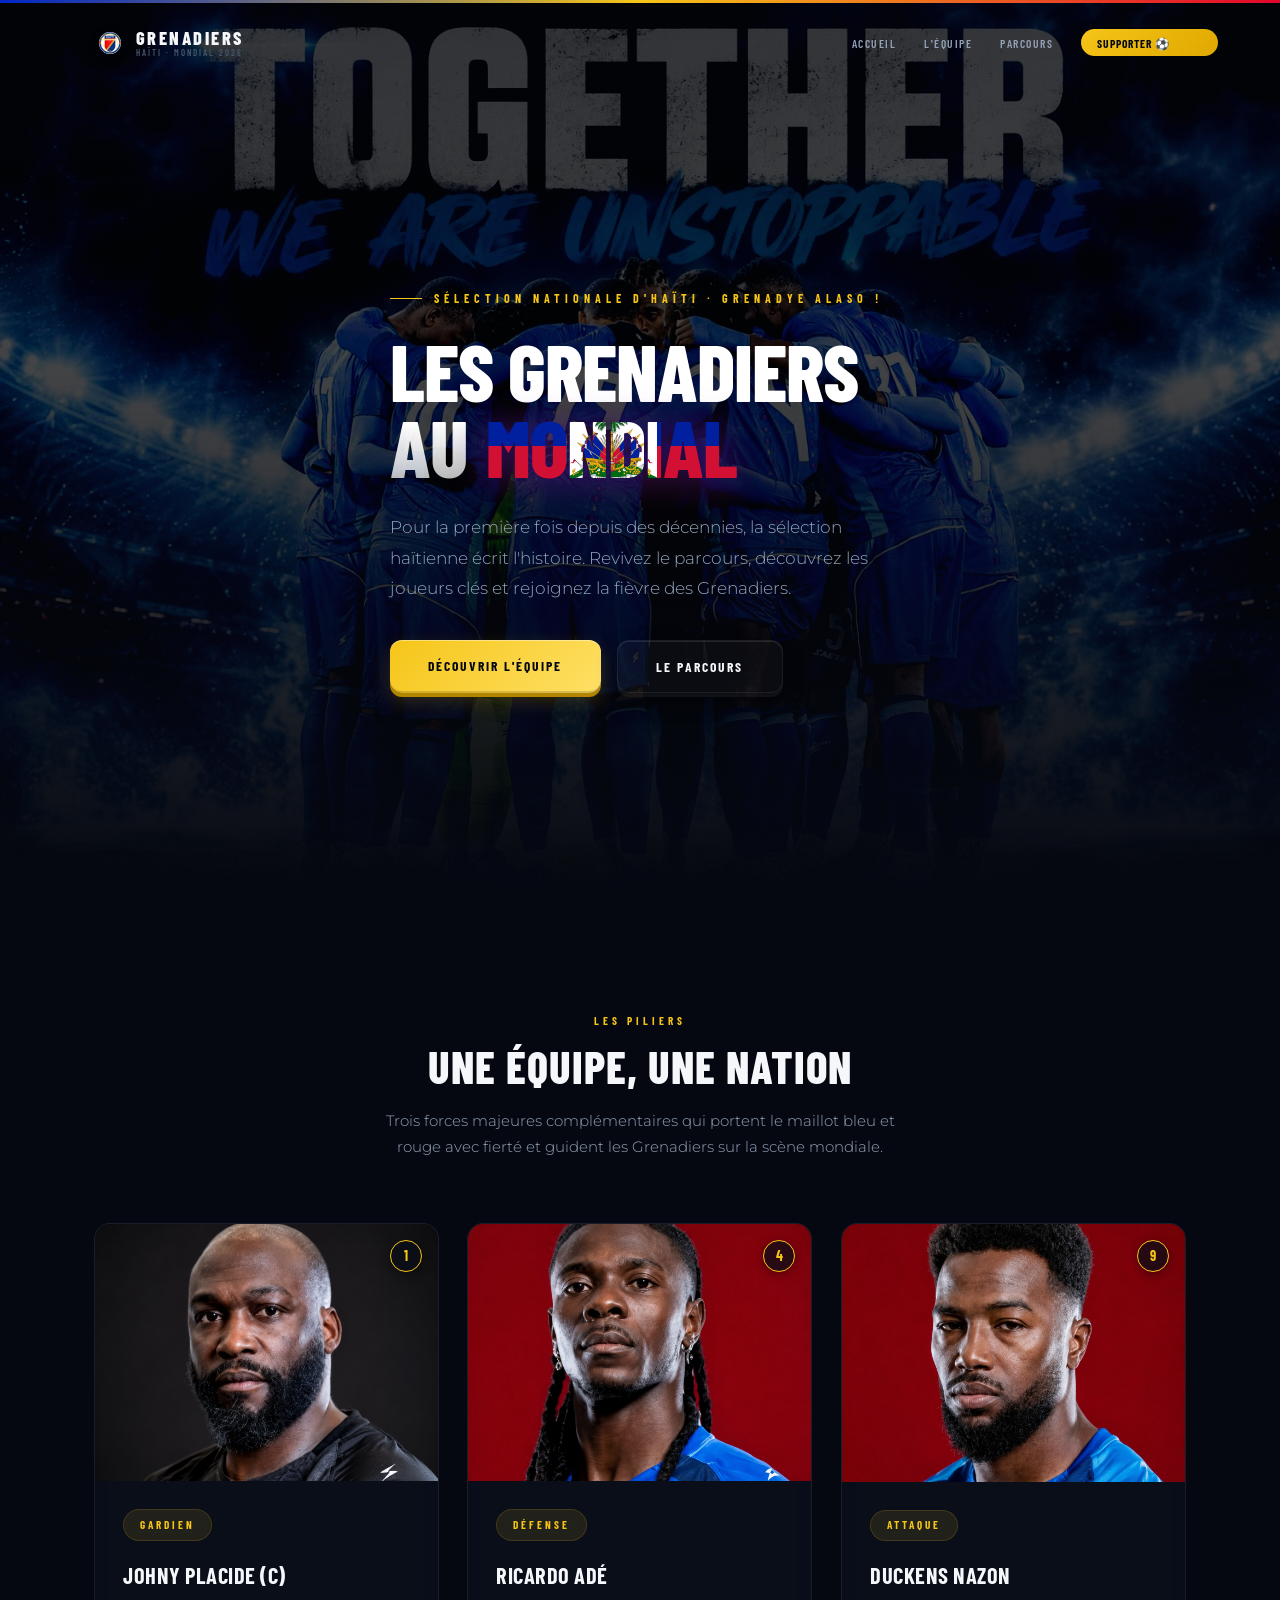
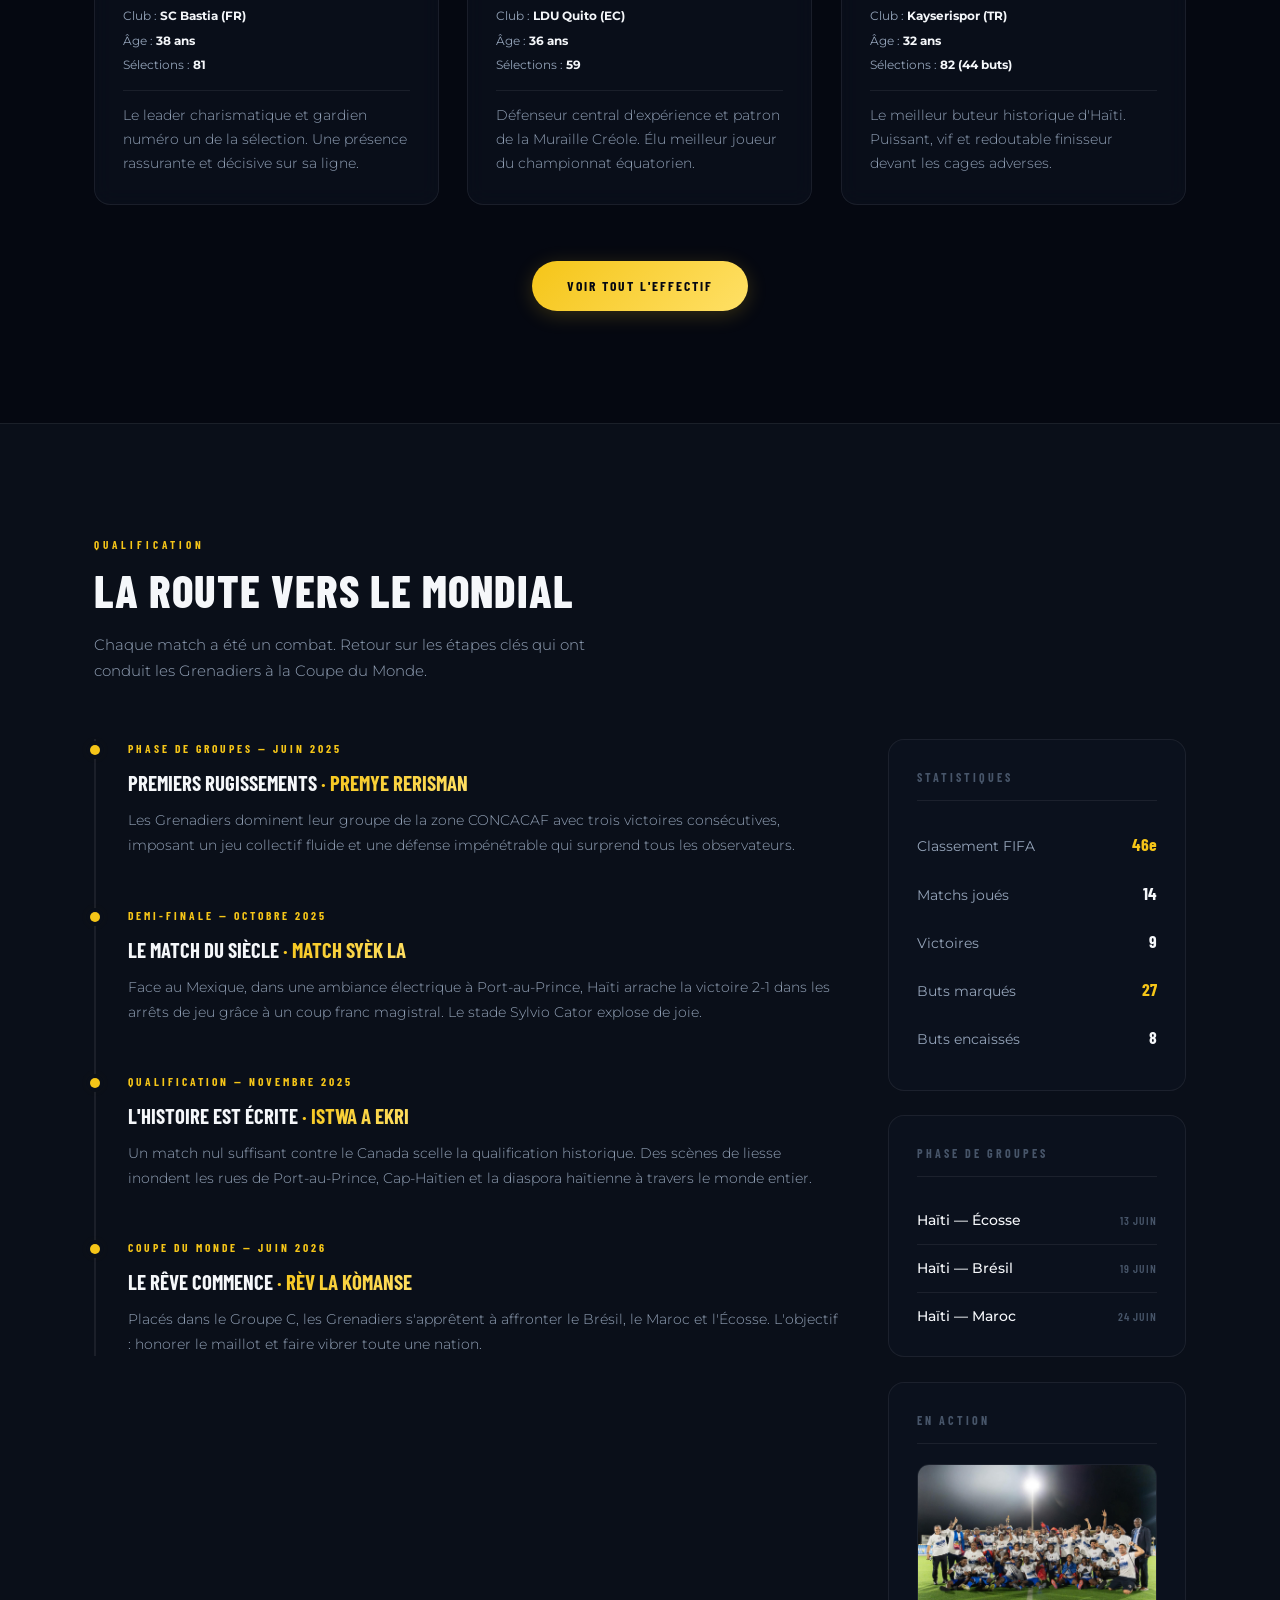
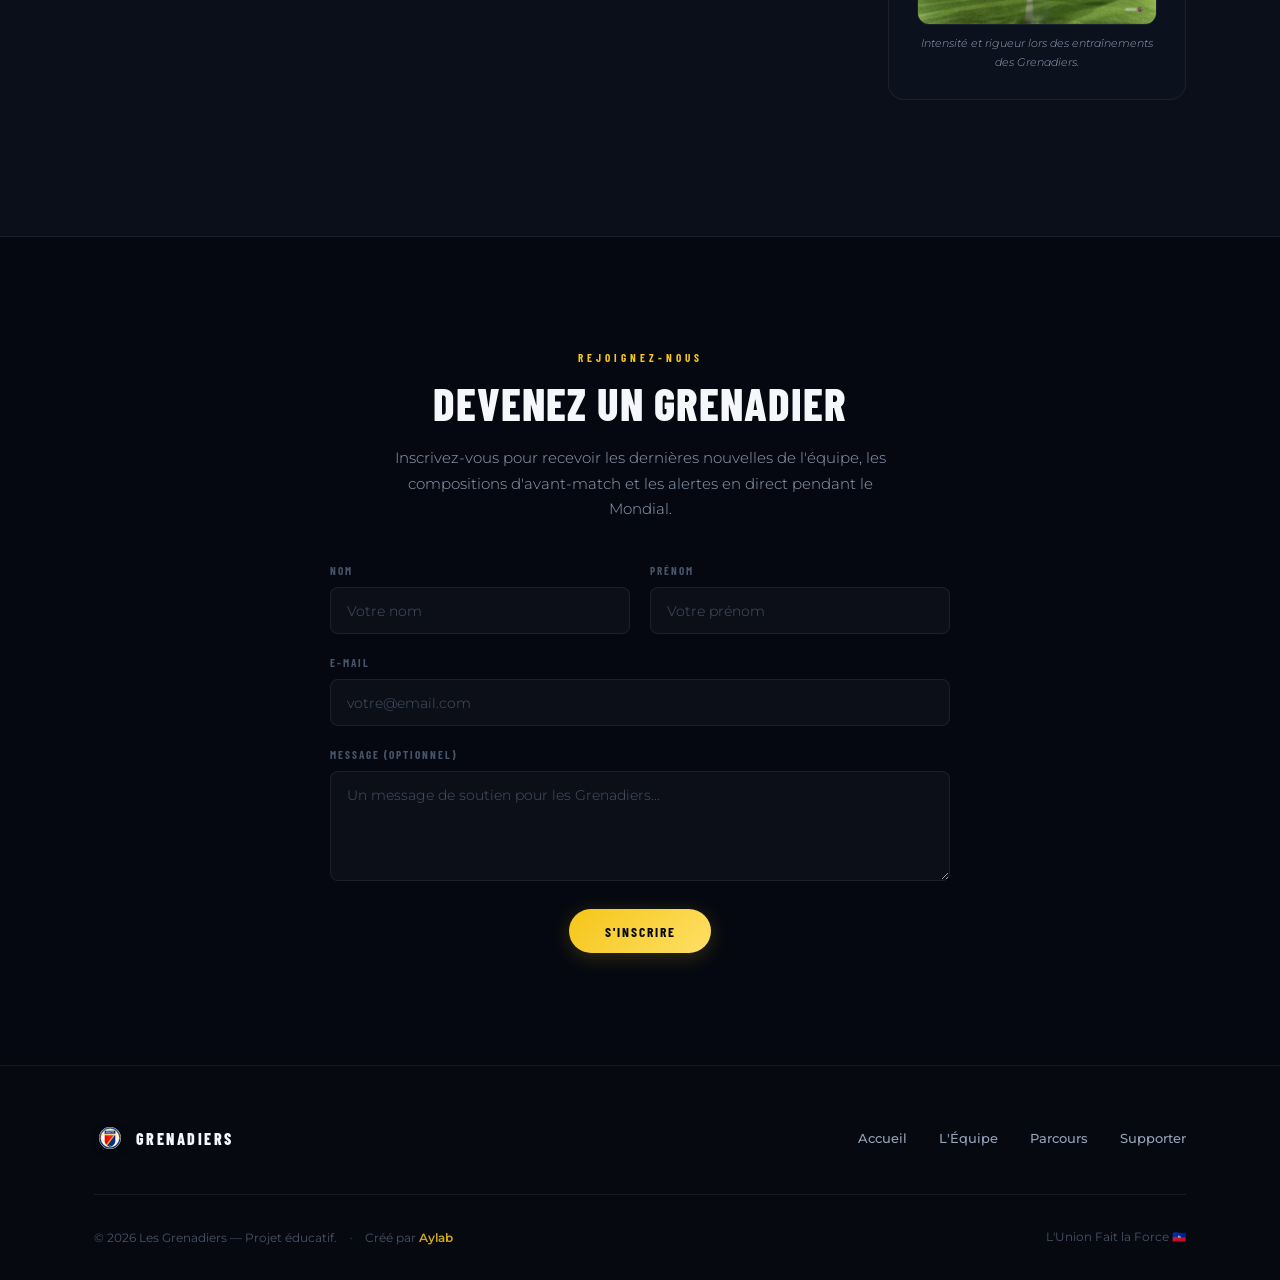
==== commit c8907ced: "cr" ====
--- a/index.html
+++ b/index.html
@@ -43,17 +43,18 @@
           <span class="logo-sub">Haïti · Mondial 2026</span>
         </span>
       </a>
+      <input type="checkbox" id="menu-toggle-cb" class="menu-toggle-checkbox">
       <ul class="nav-links">
-        <li><a href="#accueil" id="nav-accueil">Accueil</a></li>
+        <li><a href="#accueil" id="nav-accueil"><label for="menu-toggle-cb">Accueil</label></a></li>
         <li><a href="squad.html" id="nav-equipe">L'Équipe</a></li>
-        <li><a href="#parcours" id="nav-parcours">Parcours</a></li>
-        <li><a href="#supporter" class="nav-cta" id="nav-supporter">Supporter ⚽</a></li>
+        <li><a href="#parcours" id="nav-parcours"><label for="menu-toggle-cb">Parcours</label></a></li>
+        <li><a href="#supporter" class="nav-cta" id="nav-supporter"><label for="menu-toggle-cb">Supporter ⚽</label></a></li>
       </ul>
-      <button class="menu-toggle" aria-label="Ouvrir le menu" aria-expanded="false">
+      <label for="menu-toggle-cb" class="menu-toggle" aria-label="Ouvrir le menu">
         <span class="hamburger-line"></span>
         <span class="hamburger-line"></span>
         <span class="hamburger-line"></span>
-      </button>
+      </label>
     </nav>
   </header>
 
@@ -364,7 +365,7 @@
         <div class="footer-bottom-left">
           <p class="footer-copy">&copy; 2026 Les Grenadiers — Projet éducatif.</p>
           <span class="footer-separator" aria-hidden="true">&bull;</span>
-          <p class="footer-aylab">Créé par <button class="aylab-trigger" id="aylab-trigger">Aylab</button></p>
+          <p class="footer-aylab">Créé par <a href="#contact-modal" class="aylab-trigger" id="aylab-trigger">Aylab</a></p>
         </div>
         <p class="footer-credits">L'Union Fait la Force 🇭🇹</p>
       </div>
@@ -372,10 +373,10 @@
   </footer>
 
   <!-- Modal Contact Aylab -->
-  <div id="contact-modal" class="modal" aria-hidden="true" role="dialog" aria-labelledby="modal-title">
-    <div class="modal-backdrop"></div>
+  <div id="contact-modal" class="modal" role="dialog" aria-labelledby="modal-title">
+    <a href="#aylab-trigger" class="modal-backdrop" aria-label="Fermer la fenêtre"></a>
     <div class="modal-card">
-      <button class="modal-close" id="modal-close" aria-label="Fermer la fenêtre">&times;</button>
+      <a href="#aylab-trigger" class="modal-close" id="modal-close" aria-label="Fermer la fenêtre">&times;</a>
       <div class="modal-body">
         <div class="avatar-circle">BE</div>
         <h3 id="modal-title" class="modal-name">Billy Rolph EXUME</h3>
@@ -400,55 +401,7 @@
     </div>
   </div>
 
-  <script>
-    document.addEventListener('DOMContentLoaded', () => {
-      const menuToggle = document.querySelector('.menu-toggle');
-      const navLinks = document.querySelector('.nav-links');
-      
-      menuToggle.addEventListener('click', () => {
-        const isExpanded = menuToggle.getAttribute('aria-expanded') === 'true';
-        menuToggle.setAttribute('aria-expanded', !isExpanded);
-        navLinks.classList.toggle('active');
-      });
-
-      // Fermer le menu lors du clic sur un lien
-      navLinks.querySelectorAll('a').forEach(link => {
-        link.addEventListener('click', () => {
-          menuToggle.setAttribute('aria-expanded', 'false');
-          navLinks.classList.remove('active');
-        });
-      });
-
-      // Aylab Contact Modal Logic
-      const modal = document.getElementById('contact-modal');
-      const trigger = document.getElementById('aylab-trigger');
-      const closeBtn = document.getElementById('modal-close');
-      const backdrop = modal.querySelector('.modal-backdrop');
-
-      function openModal() {
-        modal.classList.add('active');
-        modal.setAttribute('aria-hidden', 'false');
-        document.body.style.overflow = 'hidden';
-      }
-
-      function closeModal() {
-        modal.classList.remove('active');
-        modal.setAttribute('aria-hidden', 'true');
-        document.body.style.overflow = '';
-      }
-
-      trigger.addEventListener('click', openModal);
-      closeBtn.addEventListener('click', closeModal);
-      backdrop.addEventListener('click', closeModal);
-
-      // Close modal on Escape key press
-      document.addEventListener('keydown', (e) => {
-        if (e.key === 'Escape' && modal.classList.contains('active')) {
-          closeModal();
-        }
-      });
-    });
-  </script>
+
 
 </body>
 </html>
--- a/style.css
+++ b/style.css
@@ -343,6 +343,13 @@
   align-items: center;
 }
 
+.nav-links label {
+  cursor: pointer;
+  display: inline-block;
+  width: 100%;
+  height: 100%;
+}
+
 .nav-links a {
   font-family: var(--font-display);
   font-size: 0.72rem;
@@ -398,6 +405,24 @@
 /* — Menu Toggle (caché par défaut sur grand écran) — */
 .menu-toggle {
   display: none;
+}
+
+.menu-toggle-checkbox {
+  position: absolute;
+  width: 1px;
+  height: 1px;
+  padding: 0;
+  margin: -1px;
+  overflow: hidden;
+  clip: rect(0, 0, 0, 0);
+  white-space: nowrap;
+  border: 0;
+}
+
+.menu-toggle-checkbox:focus-visible ~ .menu-toggle {
+  outline: 2px solid var(--gold);
+  outline-offset: 4px;
+  border-radius: 4px;
 }
 
 /* =====================================================
@@ -1225,13 +1250,13 @@
   }
 
   /* Animation du hamburger en X */
-  .menu-toggle[aria-expanded="true"] .hamburger-line:nth-child(1) {
+  .menu-toggle-checkbox:checked ~ .menu-toggle .hamburger-line:nth-child(1) {
     transform: translateY(7px) rotate(45deg);
   }
-  .menu-toggle[aria-expanded="true"] .hamburger-line:nth-child(2) {
+  .menu-toggle-checkbox:checked ~ .menu-toggle .hamburger-line:nth-child(2) {
     opacity: 0;
   }
-  .menu-toggle[aria-expanded="true"] .hamburger-line:nth-child(3) {
+  .menu-toggle-checkbox:checked ~ .menu-toggle .hamburger-line:nth-child(3) {
     transform: translateY(-7px) rotate(-45deg);
   }
 
@@ -1256,7 +1281,7 @@
     align-items: center;
   }
 
-  .nav-links.active {
+  .menu-toggle-checkbox:checked ~ .nav-links {
     opacity: 1;
     pointer-events: auto;
     transform: translateY(0);
@@ -1425,7 +1450,7 @@
   transition: opacity 0.4s var(--ease);
 }
 
-.modal.active {
+.modal:target {
   opacity: 1;
   pointer-events: auto;
 }
@@ -1455,7 +1480,7 @@
   -webkit-backdrop-filter: blur(20px);
 }
 
-.modal.active .modal-card {
+.modal:target .modal-card {
   transform: scale(1) translateY(0);
 }
 
